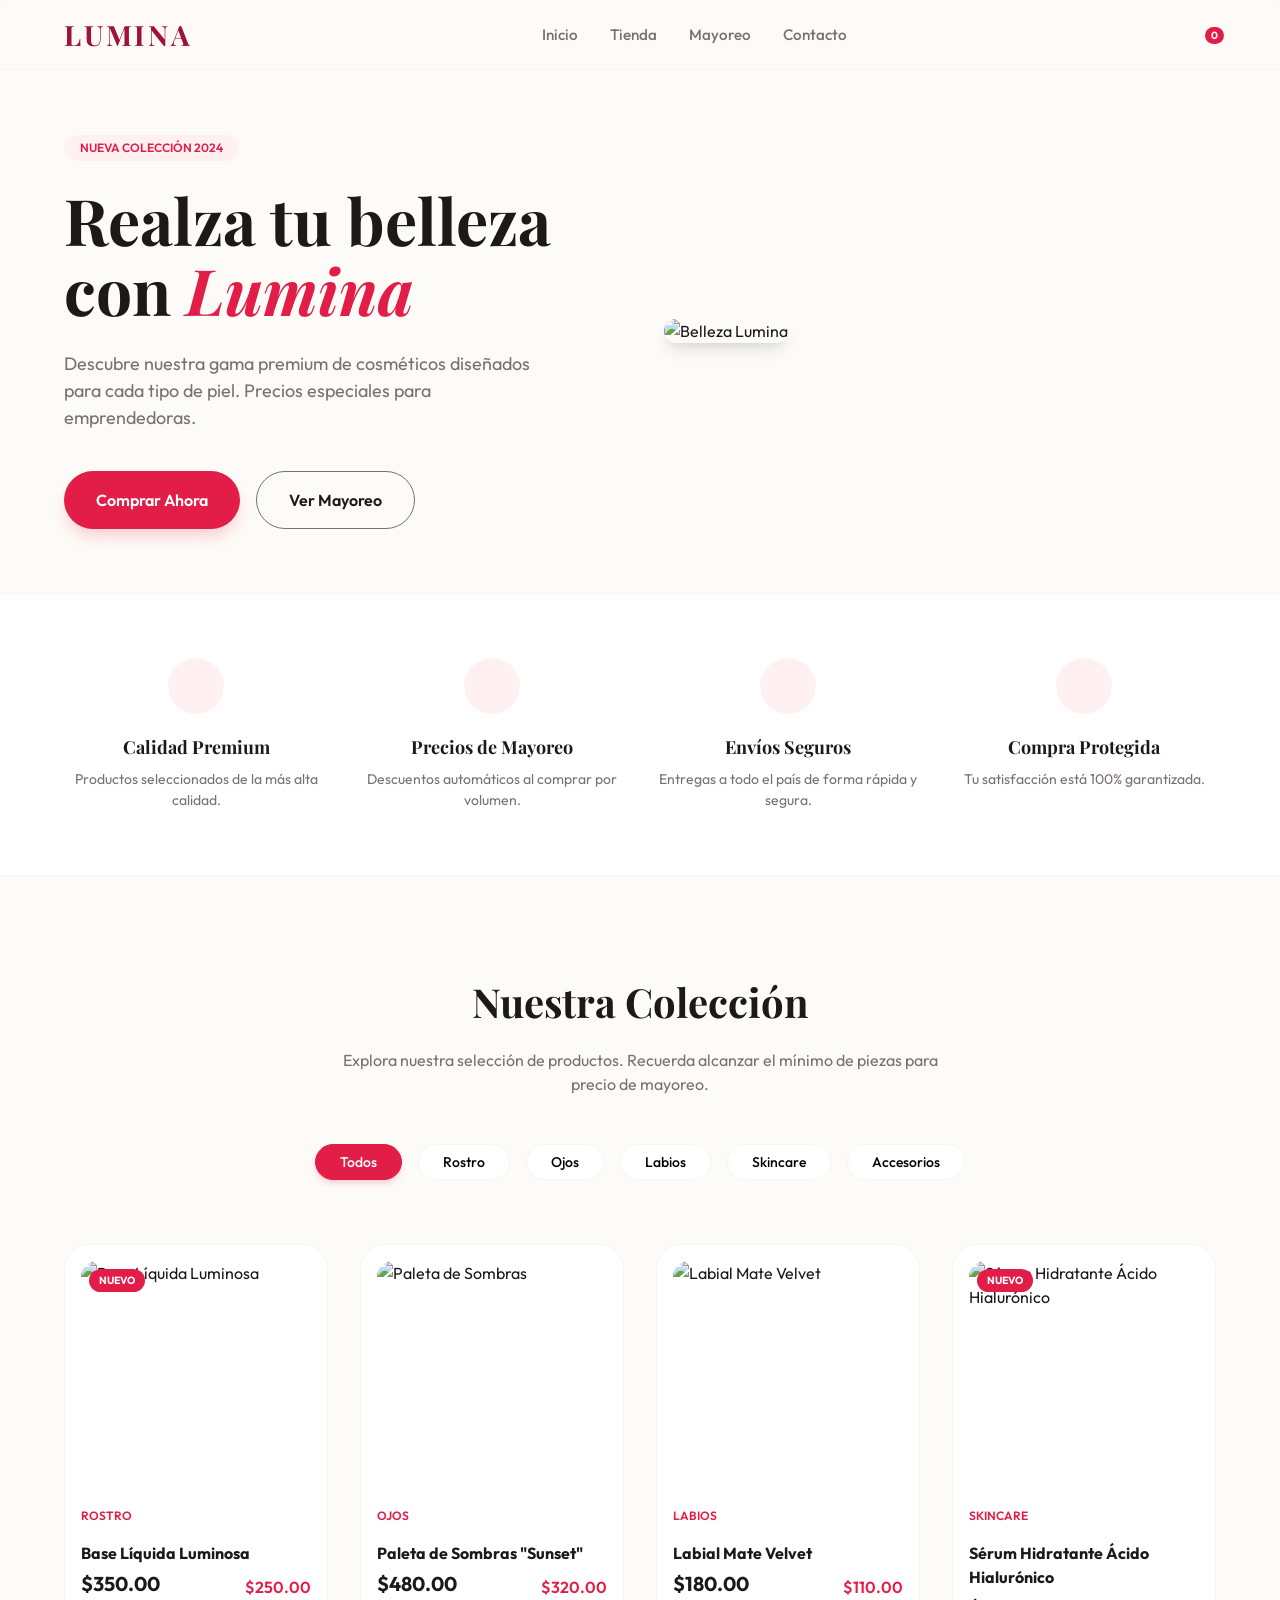
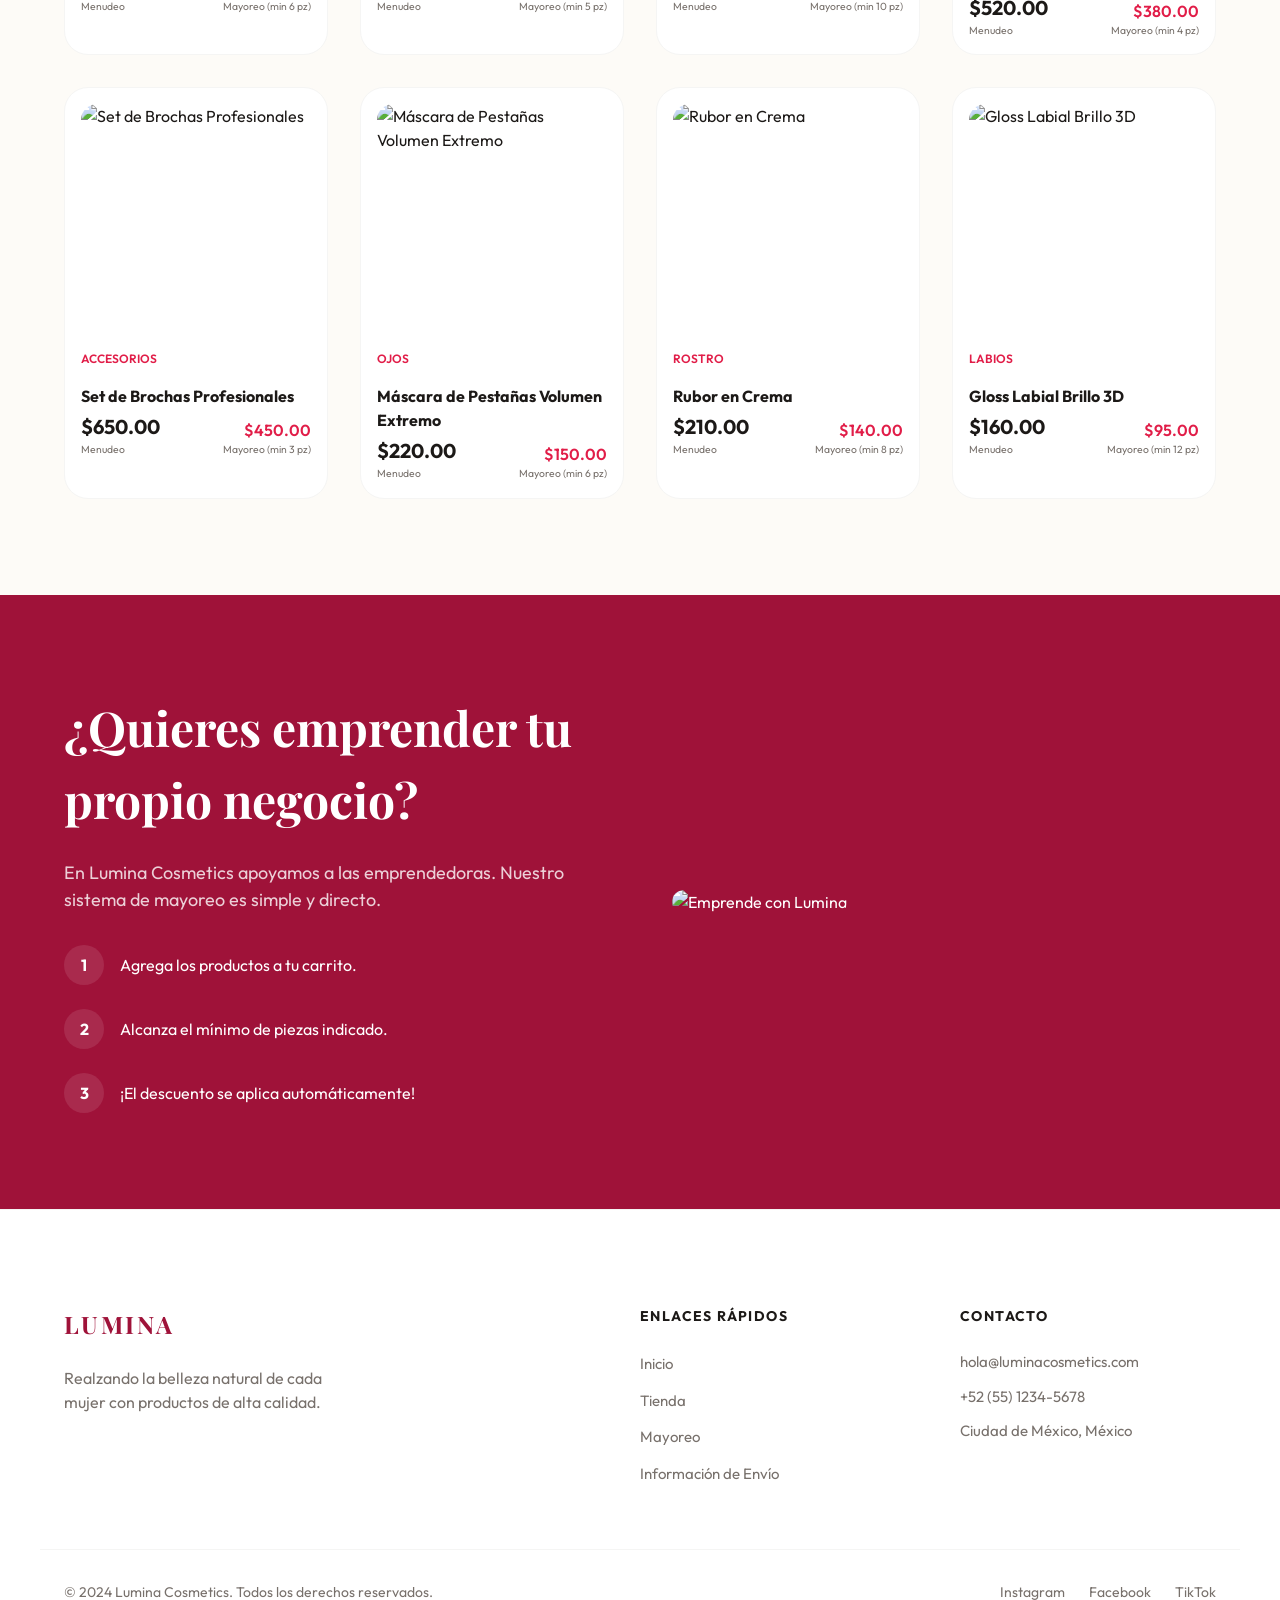
==== index.html @ f4bf8128 "Add files via upload" ====
<!DOCTYPE html>
<html lang="es">
<head>
    <meta charset="UTF-8">
    <meta name="viewport" content="width=device-width, initial-scale=1.0">
    <title>Lumina Cosmetics | Belleza Natural</title>
    <link rel="stylesheet" href="style.css">
    <!-- Google Fonts -->
    <link rel="preconnect" href="https://fonts.googleapis.com">
    <link rel="preconnect" href="https://fonts.gstatic.com" crossorigin>
    <link href="https://fonts.googleapis.com/css2?family=Outfit:wght@300;400;500;600;700&family=Playfair+Display:ital,wght@0,400..900;1,400..900&display=swap" rel="stylesheet">
    <!-- Lucide Icons -->
    <script src="https://unpkg.com/lucide@latest"></script>
</head>
<body>
    <!-- Navbar -->
    <nav class="navbar" id="navbar">
        <div class="container navbar-content">
            <button class="menu-toggle" id="menuToggle">
                <i data-lucide="menu"></i>
            </button>
            <div class="logo">
                <h1>LUMINA</h1>
            </div>
            <ul class="nav-links" id="navLinks">
                <li><a href="#">Inicio</a></li>
                <li><a href="#productos">Tienda</a></li>
                <li><a href="#mayoreo">Mayoreo</a></li>
                <li><a href="#contacto">Contacto</a></li>
            </ul>
            <div class="nav-icons">
                <button class="icon-btn search-btn">
                    <i data-lucide="search"></i>
                </button>
                <button class="icon-btn cart-btn" id="cartBtn">
                    <i data-lucide="shopping-bag"></i>
                    <span class="cart-count" id="cartCount">0</span>
                </button>
            </div>
        </div>
    </nav>

    <!-- Mobile Menu -->
    <div class="mobile-menu" id="mobileMenu">
        <a href="#">Inicio</a>
        <a href="#productos">Tienda</a>
        <a href="#mayoreo">Mayoreo</a>
        <a href="#contacto">Contacto</a>
    </div>

    <main>
        <!-- Hero Section -->
        <section class="hero">
            <div class="container hero-content">
                <div class="hero-text">
                    <span class="badge">Nueva Colección 2024</span>
                    <h2 class="serif-font">Realza tu belleza <br>con <span>Lumina</span></h2>
                    <p>Descubre nuestra gama premium de cosméticos diseñados para cada tipo de piel. Precios especiales para emprendedoras.</p>
                    <div class="hero-actions">
                        <a href="#productos" class="btn btn-primary">Comprar Ahora</a>
                        <a href="#mayoreo" class="btn btn-outline">Ver Mayoreo</a>
                    </div>
                </div>
                <div class="hero-image">
                    <img src="https://images.unsplash.com/photo-1522335789203-aabd1fc54bc9?auto=format&fit=crop&q=80&w=1200" alt="Belleza Lumina">
                </div>
            </div>
        </section>

        <!-- Features Section -->
        <section class="features">
            <div class="container features-grid">
                <div class="feature-card">
                    <div class="icon-box"><i data-lucide="sparkles"></i></div>
                    <h3>Calidad Premium</h3>
                    <p>Productos seleccionados de la más alta calidad.</p>
                </div>
                <div class="feature-card">
                    <div class="icon-box"><i data-lucide="package"></i></div>
                    <h3>Precios de Mayoreo</h3>
                    <p>Descuentos automáticos al comprar por volumen.</p>
                </div>
                <div class="feature-card">
                    <div class="icon-box"><i data-lucide="truck"></i></div>
                    <h3>Envíos Seguros</h3>
                    <p>Entregas a todo el país de forma rápida y segura.</p>
                </div>
                <div class="feature-card">
                    <div class="icon-box"><i data-lucide="shield-check"></i></div>
                    <h3>Compra Protegida</h3>
                    <p>Tu satisfacción está 100% garantizada.</p>
                </div>
            </div>
        </section>

        <!-- Shop Section -->
        <section id="productos" class="shop">
            <div class="container">
                <div class="section-header">
                    <h2 class="serif-font">Nuestra Colección</h2>
                    <p>Explora nuestra selección de productos. Recuerda alcanzar el mínimo de piezas para precio de mayoreo.</p>
                </div>

                <!-- Filters -->
                <div class="filters" id="categoryFilters">
                    <button class="filter-btn active" data-category="Todos">Todos</button>
                    <button class="filter-btn" data-category="Rostro">Rostro</button>
                    <button class="filter-btn" data-category="Ojos">Ojos</button>
                    <button class="filter-btn" data-category="Labios">Labios</button>
                    <button class="filter-btn" data-category="Skincare">Skincare</button>
                    <button class="filter-btn" data-category="Accesorios">Accesorios</button>
                </div>

                <!-- Product Grid -->
                <div class="product-grid" id="productGrid">
                    <!-- Products will be injected by script.js -->
                </div>
            </div>
        </section>

        <!-- Wholesale Section -->
        <section id="mayoreo" class="wholesale">
            <div class="container wholesale-content">
                <div class="wholesale-text">
                    <h2 class="serif-font">¿Quieres emprender tu propio negocio?</h2>
                    <p>En Lumina Cosmetics apoyamos a las emprendedoras. Nuestro sistema de mayoreo es simple y directo.</p>
                    <ul class="steps">
                        <li><span class="step-num">1</span> Agrega los productos a tu carrito.</li>
                        <li><span class="step-num">2</span> Alcanza el mínimo de piezas indicado.</li>
                        <li><span class="step-num">3</span> ¡El descuento se aplica automáticamente!</li>
                    </ul>
                </div>
                <div class="wholesale-image">
                    <img src="https://images.unsplash.com/photo-1596462502278-27bf85033e5a?auto=format&fit=crop&q=80&w=1200" alt="Emprende con Lumina">
                </div>
            </div>
        </section>
    </main>

    <!-- Footer -->
    <footer id="contacto">
        <div class="container footer-content">
            <div class="footer-brand">
                <h2>LUMINA</h2>
                <p>Realzando la belleza natural de cada mujer con productos de alta calidad.</p>
            </div>
            <div class="footer-links">
                <h4>Enlaces Rápidos</h4>
                <ul>
                    <li><a href="#">Inicio</a></li>
                    <li><a href="#productos">Tienda</a></li>
                    <li><a href="#mayoreo">Mayoreo</a></li>
                    <li><button id="openShippingInfo">Información de Envío</button></li>
                </ul>
            </div>
            <div class="footer-contact">
                <h4>Contacto</h4>
                <ul>
                    <li>hola@luminacosmetics.com</li>
                    <li>+52 (55) 1234-5678</li>
                    <li>Ciudad de México, México</li>
                </ul>
            </div>
        </div>
        <div class="container footer-bottom">
            <p>&copy; 2024 Lumina Cosmetics. Todos los derechos reservados.</p>
            <div class="socials">
                <a href="#">Instagram</a>
                <a href="#">Facebook</a>
                <a href="#">TikTok</a>
            </div>
        </div>
    </footer>

    <!-- Cart Drawer -->
    <div class="cart-overlay" id="cartOverlay"></div>
    <div class="cart-drawer" id="cartDrawer">
        <div class="cart-header">
            <h3><i data-lucide="shopping-bag"></i> Tu Carrito</h3>
            <button class="close-btn" id="closeCart"><i data-lucide="x"></i></button>
        </div>
        <div class="cart-items" id="cartItemsContainer">
            <!-- Cart items will be injected by script.js -->
        </div>
        <div class="cart-footer" id="cartFooter">
            <div class="cart-subtotal">
                <span>Subtotal</span>
                <span id="cartTotal">$0.00</span>
            </div>
            <button class="btn btn-primary btn-block">Proceder al pago</button>
            <p class="shipping-info-text">¿Dudas sobre el envío? <button id="footerShippingBtn">Ver información</button></p>
        </div>
    </div>

    <!-- Shipping Modal -->
    <div class="modal-overlay" id="modalOverlay"></div>
    <div class="modal" id="shippingModal">
        <div class="modal-header">
            <h3>Información de Envío</h3>
            <button class="close-btn" id="closeModal"><i data-lucide="x"></i></button>
        </div>
        <div class="modal-body">
            <div class="shipping-options">
                <div class="option">
                    <i data-lucide="package"></i>
                    <div>
                        <strong>Envío Estándar</strong>
                        <p>3-5 días hábiles</p>
                    </div>
                </div>
                <div class="option">
                    <i data-lucide="truck"></i>
                    <div>
                        <strong>Envío Express</strong>
                        <p>1-2 días hábiles</p>
                    </div>
                </div>
            </div>
            <p>Realizamos envíos a toda la República Mexicana. El costo se calcula al finalizar tu compra.</p>
        </div>
    </div>

    <script src="script.js"></script>
    <script>
        // Initialize Lucide icons
        lucide.createIcons();
    </script>
</body>
</html>
---- style.css ----
:root {
    --primary: #e11d48; /* rose-600 */
    --primary-dark: #9f1239; /* rose-800 */
    --primary-light: #fff1f2; /* rose-50 */
    --bg: #fdfbf7;
    --white: #ffffff;
    --text-main: #1c1917; /* stone-900 */
    --text-muted: #78716c; /* stone-500 */
    --border: #f5f5f4; /* stone-100 */
    --shadow: 0 4px 6px -1px rgb(0 0 0 / 0.1), 0 2px 4px -2px rgb(0 0 0 / 0.1);
    --shadow-lg: 0 10px 15px -3px rgb(0 0 0 / 0.1), 0 4px 6px -4px rgb(0 0 0 / 0.1);
}

* {
    margin: 0;
    padding: 0;
    box-sizing: border-box;
}

body {
    font-family: 'Outfit', sans-serif;
    background-color: var(--bg);
    color: var(--text-main);
    line-height: 1.5;
    overflow-x: hidden;
}

h1, h2, h3, h4, .serif-font {
    font-family: 'Playfair Display', serif;
}

.container {
    max-width: 1200px;
    margin: 0 auto;
    padding: 0 1.5rem;
}

a {
    text-decoration: none;
    color: inherit;
    transition: color 0.3s;
}

ul {
    list-style: none;
}

button {
    cursor: pointer;
    border: none;
    background: none;
    font-family: inherit;
}

/* Navbar */
.navbar {
    position: sticky;
    top: 0;
    z-index: 100;
    background: rgba(253, 251, 247, 0.8);
    backdrop-filter: blur(8px);
    border-bottom: 1px solid var(--primary-light);
    height: 70px;
    display: flex;
    align-items: center;
}

.navbar-content {
    display: flex;
    justify-content: space-between;
    align-items: center;
    width: 100%;
}

.logo h1 {
    font-size: 1.75rem;
    font-weight: 700;
    letter-spacing: 0.1em;
    color: var(--primary-dark);
}

.nav-links {
    display: flex;
    gap: 2rem;
}

.nav-links a {
    font-weight: 500;
    font-size: 0.95rem;
    color: var(--text-muted);
}

.nav-links a:hover {
    color: var(--primary);
}

.nav-icons {
    display: flex;
    gap: 1.25rem;
    align-items: center;
}

.icon-btn {
    position: relative;
    color: var(--text-muted);
}

.icon-btn:hover {
    color: var(--primary);
}

.cart-count {
    position: absolute;
    top: -8px;
    right: -8px;
    background: var(--primary);
    color: var(--white);
    font-size: 0.65rem;
    font-weight: 700;
    padding: 2px 6px;
    border-radius: 99px;
}

.menu-toggle {
    display: none;
    color: var(--text-muted);
}

/* Mobile Menu */
.mobile-menu {
    display: none;
    position: fixed;
    top: 70px;
    left: 0;
    width: 100%;
    background: var(--bg);
    padding: 1.5rem;
    border-bottom: 1px solid var(--primary-light);
    flex-direction: column;
    gap: 1rem;
    z-index: 99;
}

.mobile-menu.active {
    display: flex;
}

/* Hero */
.hero {
    padding: 4rem 0;
}

.hero-content {
    display: grid;
    grid-template-columns: 1fr 1fr;
    gap: 3rem;
    align-items: center;
}

.badge {
    display: inline-block;
    background: var(--primary-light);
    color: var(--primary);
    padding: 0.25rem 1rem;
    border-radius: 99px;
    font-size: 0.75rem;
    font-weight: 600;
    text-transform: uppercase;
    margin-bottom: 1.5rem;
}

.hero-text h2 {
    font-size: 4rem;
    line-height: 1.1;
    margin-bottom: 1.5rem;
}

.hero-text h2 span {
    color: var(--primary);
    font-style: italic;
}

.hero-text p {
    font-size: 1.125rem;
    color: var(--text-muted);
    margin-bottom: 2.5rem;
    max-width: 500px;
}

.hero-actions {
    display: flex;
    gap: 1rem;
}

.btn {
    display: inline-flex;
    align-items: center;
    justify-content: center;
    padding: 1rem 2rem;
    border-radius: 99px;
    font-weight: 600;
    transition: all 0.3s;
}

.btn-primary {
    background: var(--primary);
    color: var(--white);
    box-shadow: 0 10px 15px -3px rgba(225, 29, 72, 0.2);
}

.btn-primary:hover {
    background: var(--primary-dark);
    transform: translateY(-2px);
}

.btn-outline {
    border: 1px solid var(--text-muted);
    color: var(--text-main);
}

.btn-outline:hover {
    background: var(--primary-light);
    border-color: var(--primary);
    color: var(--primary);
}

.hero-image img {
    width: 100%;
    border-radius: 2rem;
    box-shadow: var(--shadow-lg);
}

/* Features */
.features {
    background: var(--white);
    padding: 4rem 0;
    border-top: 1px solid var(--primary-light);
    border-bottom: 1px solid var(--primary-light);
}

.features-grid {
    display: grid;
    grid-template-columns: repeat(4, 1fr);
    gap: 2rem;
}

.feature-card {
    text-align: center;
}

.icon-box {
    width: 3.5rem;
    height: 3.5rem;
    background: var(--primary-light);
    color: var(--primary);
    border-radius: 50%;
    display: flex;
    align-items: center;
    justify-content: center;
    margin: 0 auto 1.25rem;
}

.feature-card h3 {
    font-size: 1.125rem;
    margin-bottom: 0.5rem;
}

.feature-card p {
    font-size: 0.875rem;
    color: var(--text-muted);
}

/* Shop Section */
.shop {
    padding: 6rem 0;
}

.section-header {
    text-align: center;
    margin-bottom: 3rem;
}

.section-header h2 {
    font-size: 2.5rem;
    margin-bottom: 1rem;
}

.section-header p {
    color: var(--text-muted);
    max-width: 600px;
    margin: 0 auto;
}

.filters {
    display: flex;
    justify-content: center;
    gap: 1rem;
    margin-bottom: 3rem;
    overflow-x: auto;
    padding-bottom: 1rem;
}

.filter-btn {
    white-space: nowrap;
    padding: 0.5rem 1.5rem;
    border-radius: 99px;
    font-size: 0.875rem;
    font-weight: 500;
    border: 1px solid var(--border);
    background: var(--white);
    transition: all 0.3s;
}

.filter-btn:hover {
    background: var(--primary-light);
    color: var(--primary);
}

.filter-btn.active {
    background: var(--primary);
    color: var(--white);
    border-color: var(--primary);
    box-shadow: 0 4px 6px -1px rgba(225, 29, 72, 0.2);
}

.product-grid {
    display: grid;
    grid-template-columns: repeat(auto-fill, minmax(250px, 1fr));
    gap: 2rem;
}

/* Product Card */
.product-card {
    background: var(--white);
    border-radius: 1.5rem;
    padding: 1rem;
    border: 1px solid var(--border);
    transition: all 0.3s;
    position: relative;
}

.product-card:hover {
    box-shadow: var(--shadow);
    transform: translateY(-4px);
}

.new-badge {
    position: absolute;
    top: 1.5rem;
    left: 1.5rem;
    background: var(--primary);
    color: var(--white);
    font-size: 0.65rem;
    font-weight: 700;
    padding: 4px 10px;
    border-radius: 99px;
    z-index: 10;
    text-transform: uppercase;
}

.product-image {
    aspect-ratio: 1;
    border-radius: 1rem;
    overflow: hidden;
    margin-bottom: 1rem;
    position: relative;
}

.product-image img {
    width: 100%;
    height: 100%;
    object-fit: cover;
    transition: transform 0.5s;
}

.product-card:hover .product-image img {
    transform: scale(1.05);
}

.add-to-cart-overlay {
    position: absolute;
    bottom: 0;
    left: 0;
    width: 100%;
    padding: 1rem;
    background: linear-gradient(transparent, rgba(0,0,0,0.4));
    opacity: 0;
    transform: translateY(100%);
    transition: all 0.3s;
}

.product-card:hover .add-to-cart-overlay {
    opacity: 1;
    transform: translateY(0);
}

.overlay-btn {
    width: 100%;
    background: var(--white);
    color: var(--text-main);
    font-weight: 600;
    padding: 0.75rem;
    border-radius: 0.75rem;
    display: flex;
    align-items: center;
    justify-content: center;
    gap: 0.5rem;
    box-shadow: var(--shadow);
}

.overlay-btn:hover {
    background: var(--primary);
    color: var(--white);
}

.product-info h3 {
    font-size: 1rem;
    margin-bottom: 0.25rem;
    font-family: 'Outfit', sans-serif;
}

.product-category {
    font-size: 0.75rem;
    color: var(--primary);
    text-transform: uppercase;
    font-weight: 600;
    margin-bottom: 1rem;
}

.price-box {
    display: flex;
    justify-content: space-between;
    align-items: flex-end;
}

.retail-price .amount {
    font-size: 1.25rem;
    font-weight: 700;
}

.wholesale-price {
    text-align: right;
    color: var(--primary);
}

.wholesale-price .amount {
    font-size: 1rem;
    font-weight: 600;
}

.price-label {
    font-size: 0.65rem;
    color: var(--text-muted);
}

/* Wholesale Section */
.wholesale {
    background: var(--primary-dark);
    color: var(--white);
    padding: 6rem 0;
}

.wholesale-content {
    display: grid;
    grid-template-columns: 1fr 1fr;
    gap: 4rem;
    align-items: center;
}

.wholesale-text h2 {
    font-size: 3rem;
    margin-bottom: 1.5rem;
}

.wholesale-text p {
    font-size: 1.125rem;
    color: rgba(255, 255, 255, 0.8);
    margin-bottom: 2rem;
}

.steps {
    display: flex;
    flex-direction: column;
    gap: 1.5rem;
}

.steps li {
    display: flex;
    align-items: center;
    gap: 1rem;
}

.step-num {
    background: rgba(255, 255, 255, 0.1);
    width: 2.5rem;
    height: 2.5rem;
    display: flex;
    align-items: center;
    justify-content: center;
    border-radius: 50%;
    font-weight: 700;
}

.wholesale-image img {
    width: 100%;
    border-radius: 2rem;
    box-shadow: 0 25px 50px -12px rgba(0, 0, 0, 0.5);
}

/* Footer */
footer {
    background: var(--white);
    padding: 6rem 0 2rem;
    border-top: 1px solid var(--border);
}

.footer-content {
    display: grid;
    grid-template-columns: 2fr 1fr 1fr;
    gap: 4rem;
    margin-bottom: 4rem;
}

.footer-brand h2 {
    color: var(--primary-dark);
    letter-spacing: 0.1em;
    margin-bottom: 1.5rem;
}

.footer-brand p {
    color: var(--text-muted);
    max-width: 300px;
}

.footer-links h4, .footer-contact h4 {
    margin-bottom: 1.5rem;
    font-family: 'Outfit', sans-serif;
    text-transform: uppercase;
    font-size: 0.875rem;
    letter-spacing: 0.1em;
}

.footer-links ul, .footer-contact ul {
    display: flex;
    flex-direction: column;
    gap: 0.75rem;
}

.footer-links a, .footer-contact li {
    color: var(--text-muted);
    font-size: 0.9375rem;
}

.footer-links button {
    text-align: left;
    color: var(--text-muted);
    font-size: 0.9375rem;
}

.footer-links a:hover, .footer-links button:hover {
    color: var(--primary);
}

.footer-bottom {
    padding-top: 2rem;
    border-top: 1px solid var(--border);
    display: flex;
    justify-content: space-between;
    align-items: center;
    color: var(--text-muted);
    font-size: 0.875rem;
}

.socials {
    display: flex;
    gap: 1.5rem;
}

/* Cart Drawer */
.cart-overlay {
    position: fixed;
    inset: 0;
    background: rgba(0,0,0,0.4);
    backdrop-filter: blur(4px);
    z-index: 200;
    display: none;
}

.cart-overlay.active {
    display: block;
}

.cart-drawer {
    position: fixed;
    top: 0;
    right: 0;
    width: 100%;
    max-width: 450px;
    height: 100vh;
    background: var(--bg);
    z-index: 201;
    transform: translateX(100%);
    transition: transform 0.4s cubic-bezier(0.16, 1, 0.3, 1);
    display: flex;
    flex-direction: column;
}

.cart-drawer.active {
    transform: translateX(0);
}

.cart-header {
    padding: 1.5rem;
    border-bottom: 1px solid var(--primary-light);
    display: flex;
    justify-content: space-between;
    align-items: center;
}

.cart-header h3 {
    display: flex;
    align-items: center;
    gap: 0.5rem;
    font-size: 1.25rem;
}

.close-btn {
    color: var(--text-muted);
}

.cart-items {
    flex: 1;
    overflow-y: auto;
    padding: 1.5rem;
    display: flex;
    flex-direction: column;
    gap: 1.5rem;
}

.empty-cart {
    height: 100%;
    display: flex;
    flex-direction: column;
    align-items: center;
    justify-content: center;
    color: var(--text-muted);
    gap: 1rem;
}

.cart-item {
    display: flex;
    gap: 1rem;
    background: var(--white);
    padding: 1rem;
    border-radius: 1rem;
    border: 1px solid var(--border);
}

.cart-item-img {
    width: 100px;
    height: 100px;
    object-fit: cover;
    border-radius: 0.75rem;
}

.cart-item-info {
    flex: 1;
}

.cart-item-header {
    display: flex;
    justify-content: space-between;
    margin-bottom: 0.5rem;
}

.cart-item-header h4 {
    font-size: 0.9rem;
    font-family: 'Outfit', sans-serif;
    max-width: 120px;
}

.wholesale-status {
    font-size: 0.7rem;
    margin-bottom: 0.75rem;
}

.status-active { color: var(--primary); font-weight: 600; }
.status-pending { color: var(--text-muted); }

.cart-item-controls {
    display: flex;
    justify-content: space-between;
    align-items: center;
}

.quantity-picker {
    display: flex;
    border: 1px solid var(--border);
    border-radius: 99px;
    overflow: hidden;
}

.quantity-picker button {
    padding: 0.25rem 0.75rem;
    background: var(--bg);
}

.quantity-picker span {
    padding: 0.25rem 0.5rem;
    font-size: 0.875rem;
    font-weight: 600;
}

.cart-footer {
    padding: 1.5rem;
    background: var(--white);
    border-top: 1px solid var(--primary-light);
}

.cart-subtotal {
    display: flex;
    justify-content: space-between;
    align-items: center;
    margin-bottom: 1.5rem;
}

.cart-subtotal span:first-child { color: var(--text-muted); }
.cart-subtotal span:last-child { font-size: 1.5rem; font-weight: 700; }

.btn-block { width: 100%; }

.shipping-info-text {
    text-align: center;
    font-size: 0.8rem;
    color: var(--text-muted);
    margin-top: 1rem;
}

.shipping-info-text button {
    color: var(--primary);
    font-weight: 600;
}

/* Modal */
.modal-overlay {
    position: fixed;
    inset: 0;
    background: rgba(0,0,0,0.5);
    backdrop-filter: blur(4px);
    z-index: 300;
    display: none;
}

.modal {
    position: fixed;
    top: 50%;
    left: 50%;
    transform: translate(-50%, -50%);
    background: var(--white);
    width: 90%;
    max-width: 500px;
    border-radius: 1.5rem;
    z-index: 301;
    display: none;
    overflow: hidden;
}

.modal.active, .modal-overlay.active {
    display: block;
}

.modal-header {
    padding: 1.5rem;
    background: var(--bg);
    display: flex;
    justify-content: space-between;
    align-items: center;
}

.modal-body {
    padding: 2rem;
}

.shipping-options {
    display: flex;
    flex-direction: column;
    gap: 1rem;
    margin-bottom: 1.5rem;
}

.option {
    display: flex;
    align-items: center;
    gap: 1rem;
    padding: 1rem;
    background: var(--bg);
    border-radius: 1rem;
}

.option i { color: var(--primary); }

/* Responsive */
@media (max-width: 991px) {
    .hero-text h2 { font-size: 3rem; }
    .features-grid { grid-template-columns: repeat(2, 1fr); }
    .footer-content { grid-template-columns: 1fr 1fr; }
    .footer-brand { grid-column: span 2; }
}

@media (max-width: 768px) {
    .nav-links { display: none; }
    .menu-toggle { display: block; }
    .hero-content { grid-template-columns: 1fr; text-align: center; }
    .hero-text { margin-bottom: 3rem; }
    .hero-actions { justify-content: center; }
    .wholesale-content { grid-template-columns: 1fr; }
    .wholesale-text { text-align: center; margin-bottom: 2rem; }
    .steps { align-items: center; }
    .footer-content { grid-template-columns: 1fr; gap: 2rem; }
    .footer-brand { grid-column: span 1; }
}
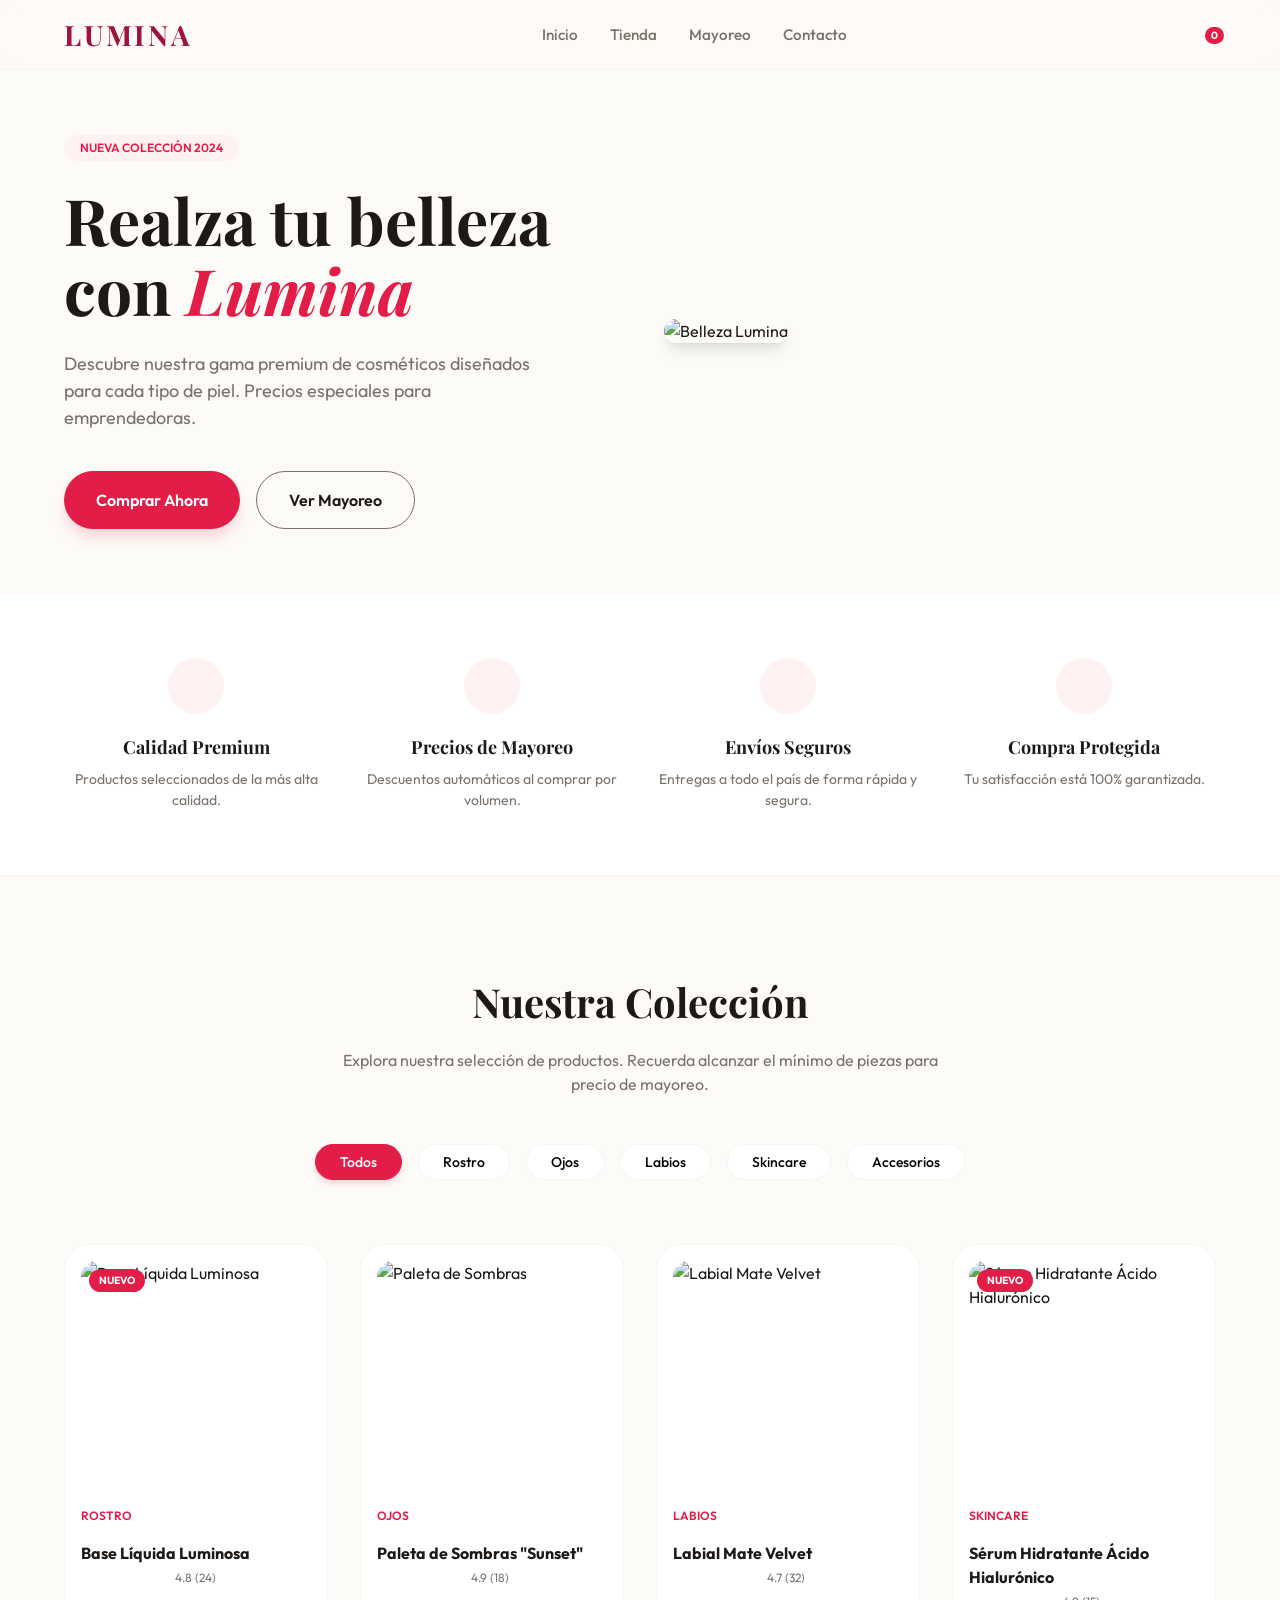
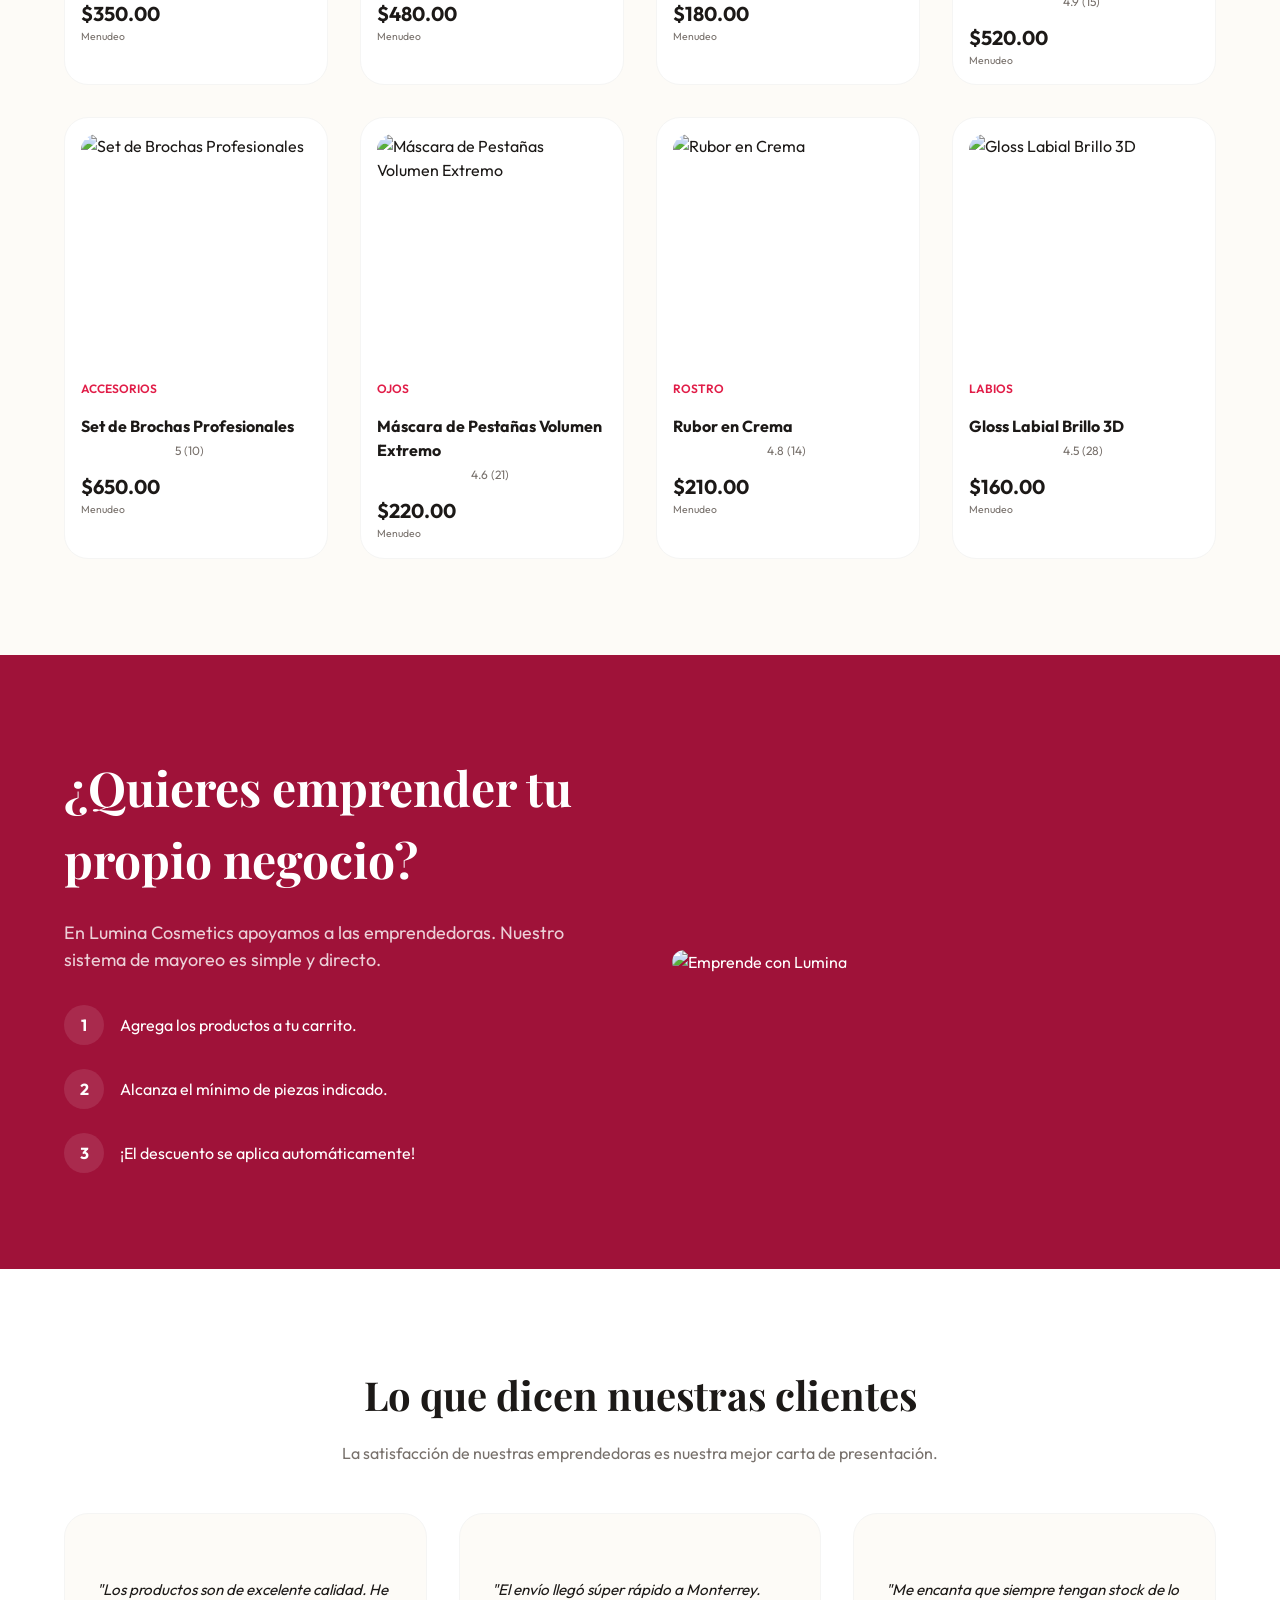
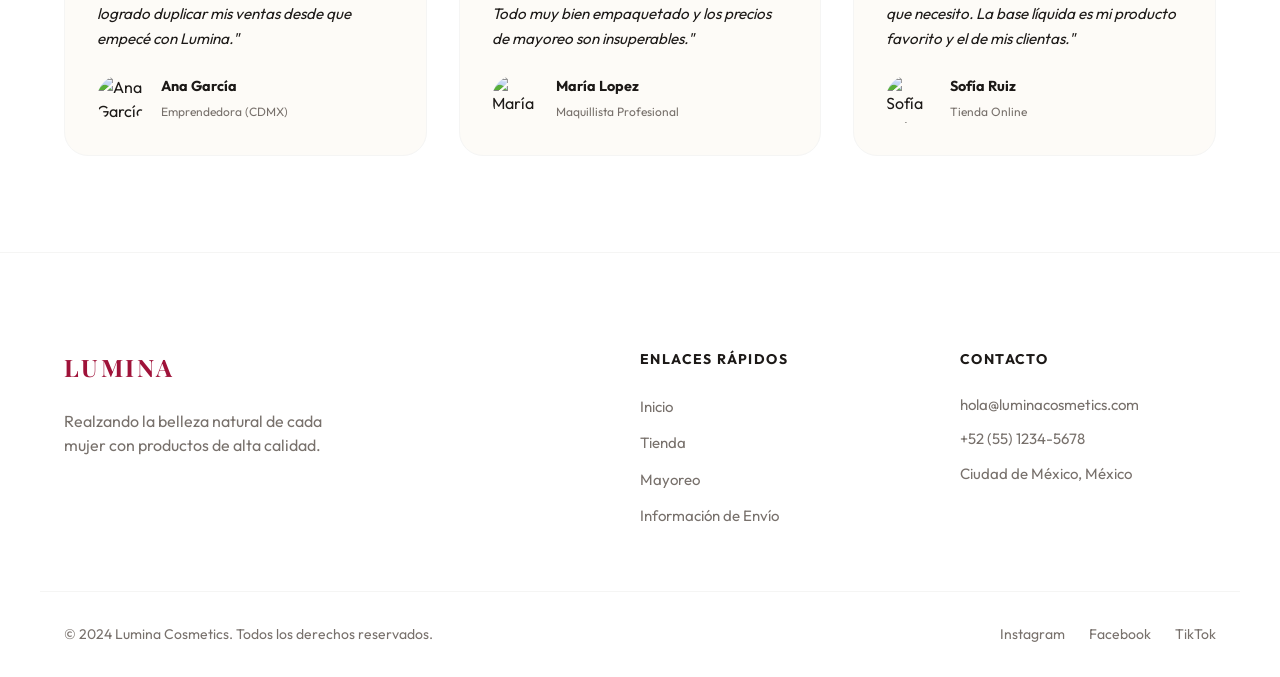
==== commit 8c200aa6: "Add files via upload" ====
--- a/index.html
+++ b/index.html
@@ -135,6 +135,52 @@
                 </div>
             </div>
         </section>
+
+        <!-- Testimonials Section -->
+        <section id="reseñas" class="testimonials">
+            <div class="container">
+                <div class="section-header">
+                    <h2 class="serif-font">Lo que dicen nuestras clientes</h2>
+                    <p>La satisfacción de nuestras emprendedoras es nuestra mejor carta de presentación.</p>
+                </div>
+                <div class="testimonials-grid">
+                    <div class="testimonial-card">
+                        <div class="stars"><i data-lucide="star"></i><i data-lucide="star"></i><i data-lucide="star"></i><i data-lucide="star"></i><i data-lucide="star"></i></div>
+                        <p class="comment">"Los productos son de excelente calidad. He logrado duplicar mis ventas desde que empecé con Lumina."</p>
+                        <div class="user">
+                            <img src="https://i.pravatar.cc/100?u=1" alt="Ana García">
+                            <div>
+                                <strong>Ana García</strong>
+                                <span>Emprendedora (CDMX)</span>
+                            </div>
+                        </div>
+                    </div>
+                    <div class="testimonial-card">
+                        <div class="stars"><i data-lucide="star"></i><i data-lucide="star"></i><i data-lucide="star"></i><i data-lucide="star"></i><i data-lucide="star"></i></div>
+                        <p class="comment">"El envío llegó súper rápido a Monterrey. Todo muy bien empaquetado y los precios de mayoreo son insuperables."</p>
+                        <div class="user">
+                            <img src="https://i.pravatar.cc/100?u=2" alt="María Lopez">
+                            <div>
+                                <strong>María Lopez</strong>
+                                <span>Maquillista Profesional</span>
+                            </div>
+                        </div>
+                    </div>
+                    <div class="testimonial-card">
+                        <div class="stars"><i data-lucide="star"></i><i data-lucide="star"></i><i data-lucide="star"></i><i data-lucide="star"></i><i data-lucide="star-half"></i></div>
+                        <p class="comment">"Me encanta que siempre tengan stock de lo que necesito. La base líquida es mi producto favorito y el de mis clientas."</p>
+                        <div class="user">
+                            <img src="https://i.pravatar.cc/100?u=3" alt="Sofía Ruiz">
+                            <div>
+                                <strong>Sofía Ruiz</strong>
+                                <span>Tienda Online</span>
+                            </div>
+                        </div>
+                    </div>
+                </div>
+            </div>
+        </section>
+
     </main>
 
     <!-- Footer -->
--- a/style.css
+++ b/style.css
@@ -799,12 +799,137 @@
 
 .option i { color: var(--primary); }
 
+/* Reviews and Stars */
+.rating {
+    display: flex;
+    align-items: center;
+    gap: 0.25rem;
+    margin: 0.25rem 0 0.75rem;
+}
+
+.rating i {
+    width: 14px;
+    height: 14px;
+    fill: #fbbf24;
+    color: #fbbf24;
+}
+
+.rating-text {
+    font-size: 0.75rem;
+    color: var(--text-muted);
+    margin-left: 0.25rem;
+}
+
+/* Wholesale Table on Hover */
+.wholesale-table-container {
+    margin-top: 1rem;
+    padding-top: 1rem;
+    border-top: 1px dashed var(--border);
+    display: none;
+    animation: fadeIn 0.3s ease;
+}
+
+.product-card:hover .wholesale-table-container {
+    display: block;
+}
+
+.w-table {
+    width: 100%;
+    font-size: 0.75rem;
+    border-collapse: collapse;
+}
+
+.w-table th {
+    text-align: left;
+    color: var(--text-muted);
+    font-weight: 500;
+    padding-bottom: 0.25rem;
+}
+
+.w-table td {
+    padding: 0.25rem 0;
+    font-weight: 600;
+}
+
+.w-table .highlight {
+    color: var(--primary);
+}
+
+@keyframes fadeIn {
+    from { opacity: 0; transform: translateY(5px); }
+    to { opacity: 1; transform: translateY(0); }
+}
+
+/* Testimonials */
+.testimonials {
+    padding: 6rem 0;
+    background: var(--white);
+}
+
+.testimonials-grid {
+    display: grid;
+    grid-template-columns: repeat(3, 1fr);
+    gap: 2rem;
+}
+
+.testimonial-card {
+    background: var(--bg);
+    padding: 2rem;
+    border-radius: 1.5rem;
+    border: 1px solid var(--border);
+}
+
+.testimonial-card .stars {
+    display: flex;
+    gap: 0.25rem;
+    margin-bottom: 1rem;
+}
+
+.testimonial-card .stars i {
+    width: 16px;
+    height: 16px;
+    fill: #fbbf24;
+    color: #fbbf24;
+}
+
+.testimonial-card .comment {
+    font-style: italic;
+    color: var(--text-main);
+    margin-bottom: 1.5rem;
+    font-size: 0.95rem;
+    line-height: 1.6;
+}
+
+.testimonial-card .user {
+    display: flex;
+    align-items: center;
+    gap: 1rem;
+}
+
+.testimonial-card .user img {
+    width: 48px;
+    height: 48px;
+    border-radius: 50%;
+    object-fit: cover;
+}
+
+.testimonial-card .user strong {
+    display: block;
+    font-size: 0.9rem;
+}
+
+.testimonial-card .user span {
+    font-size: 0.75rem;
+    color: var(--text-muted);
+}
+
 /* Responsive */
 @media (max-width: 991px) {
     .hero-text h2 { font-size: 3rem; }
     .features-grid { grid-template-columns: repeat(2, 1fr); }
     .footer-content { grid-template-columns: 1fr 1fr; }
     .footer-brand { grid-column: span 2; }
+    .testimonials-grid { grid-template-columns: repeat(2, 1fr); }
 }
 
 @media (max-width: 768px) {
@@ -818,4 +943,5 @@
     .steps { align-items: center; }
     .footer-content { grid-template-columns: 1fr; gap: 2rem; }
     .footer-brand { grid-column: span 1; }
-}
+    .testimonials-grid { grid-template-columns: 1fr; }
+}
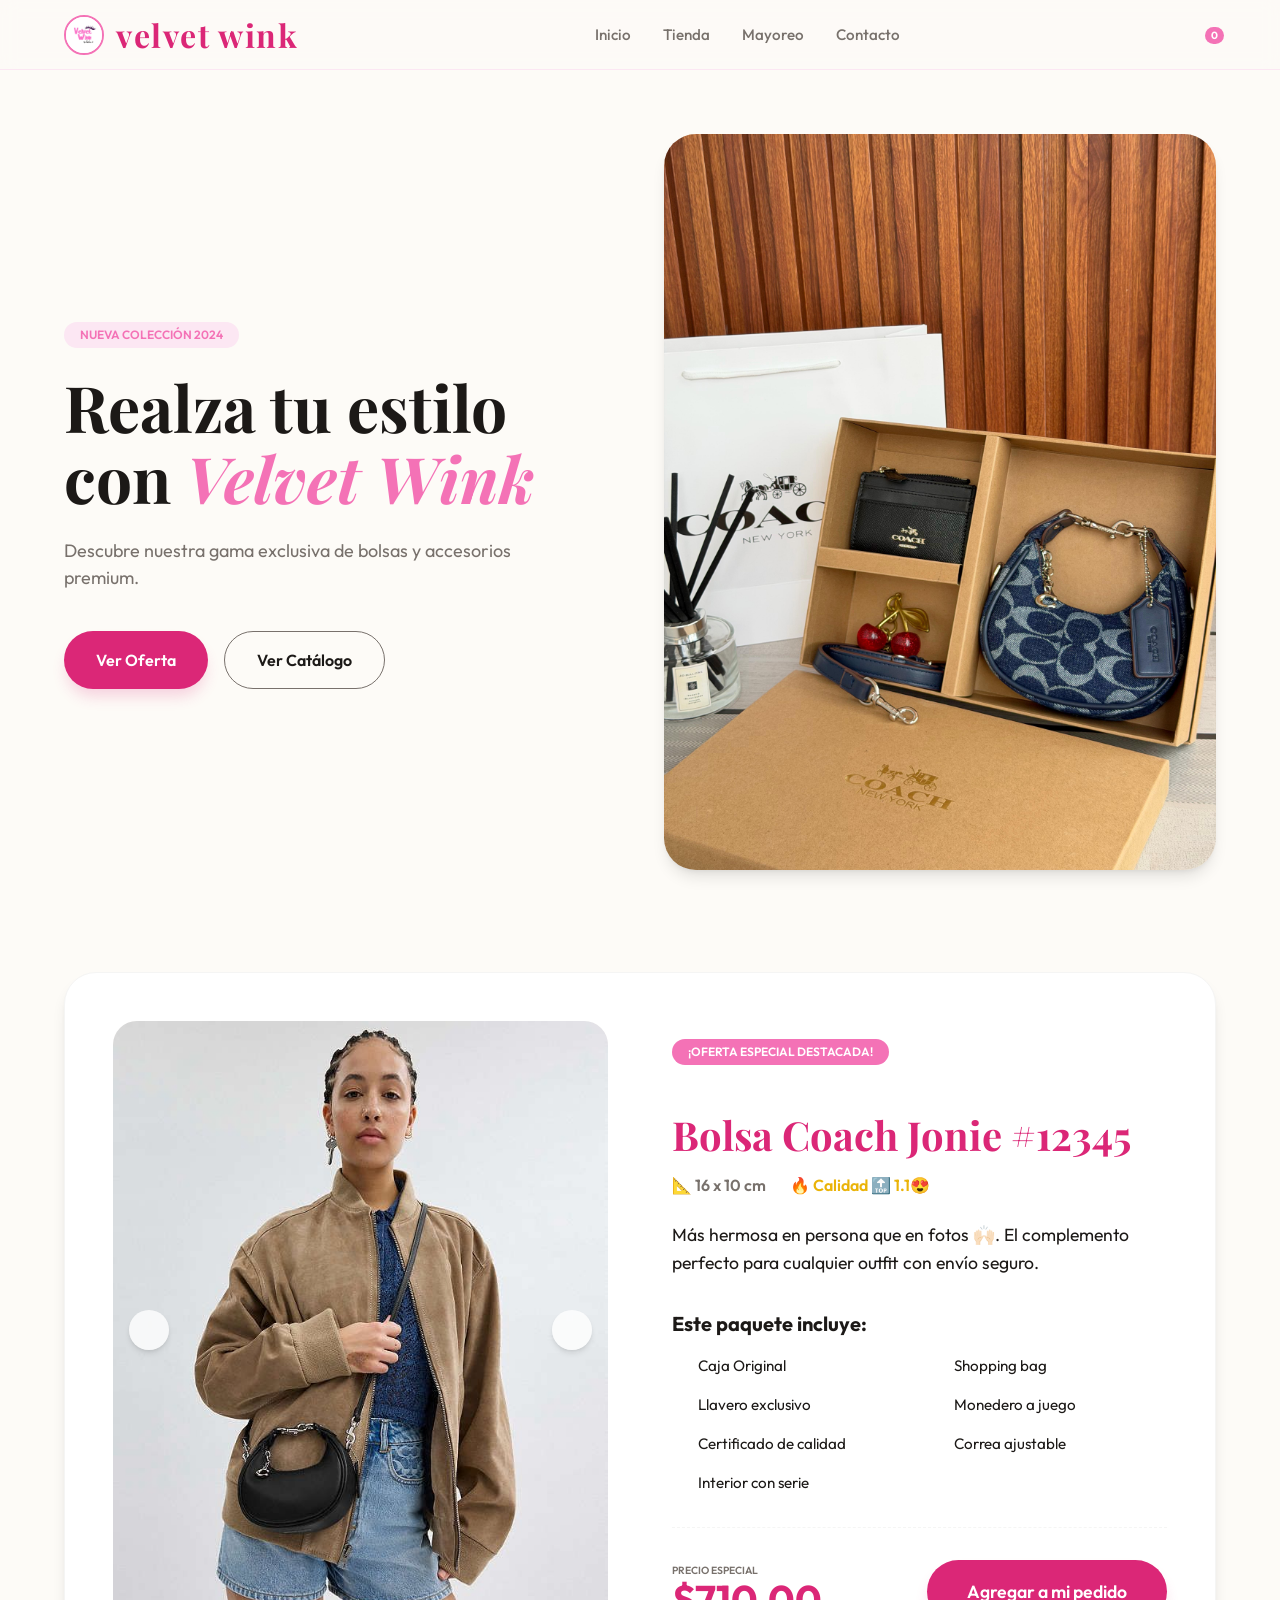
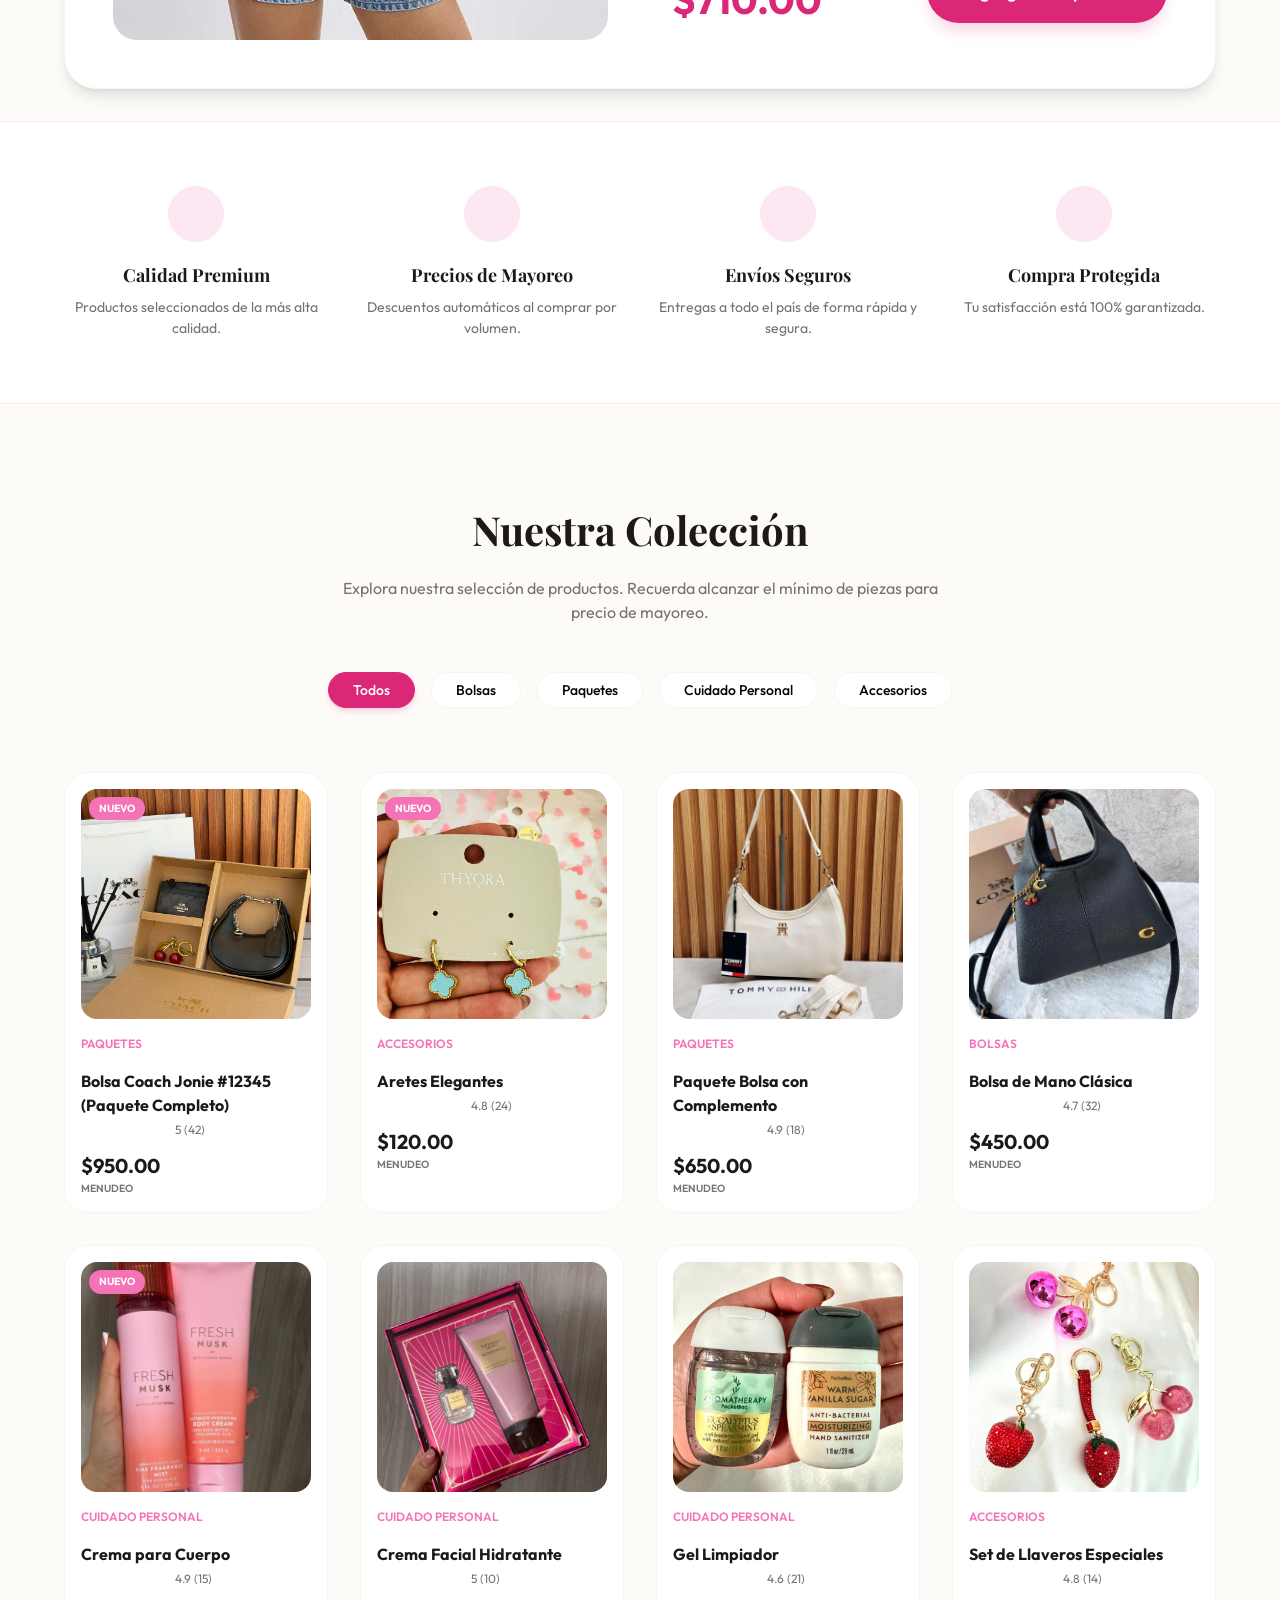
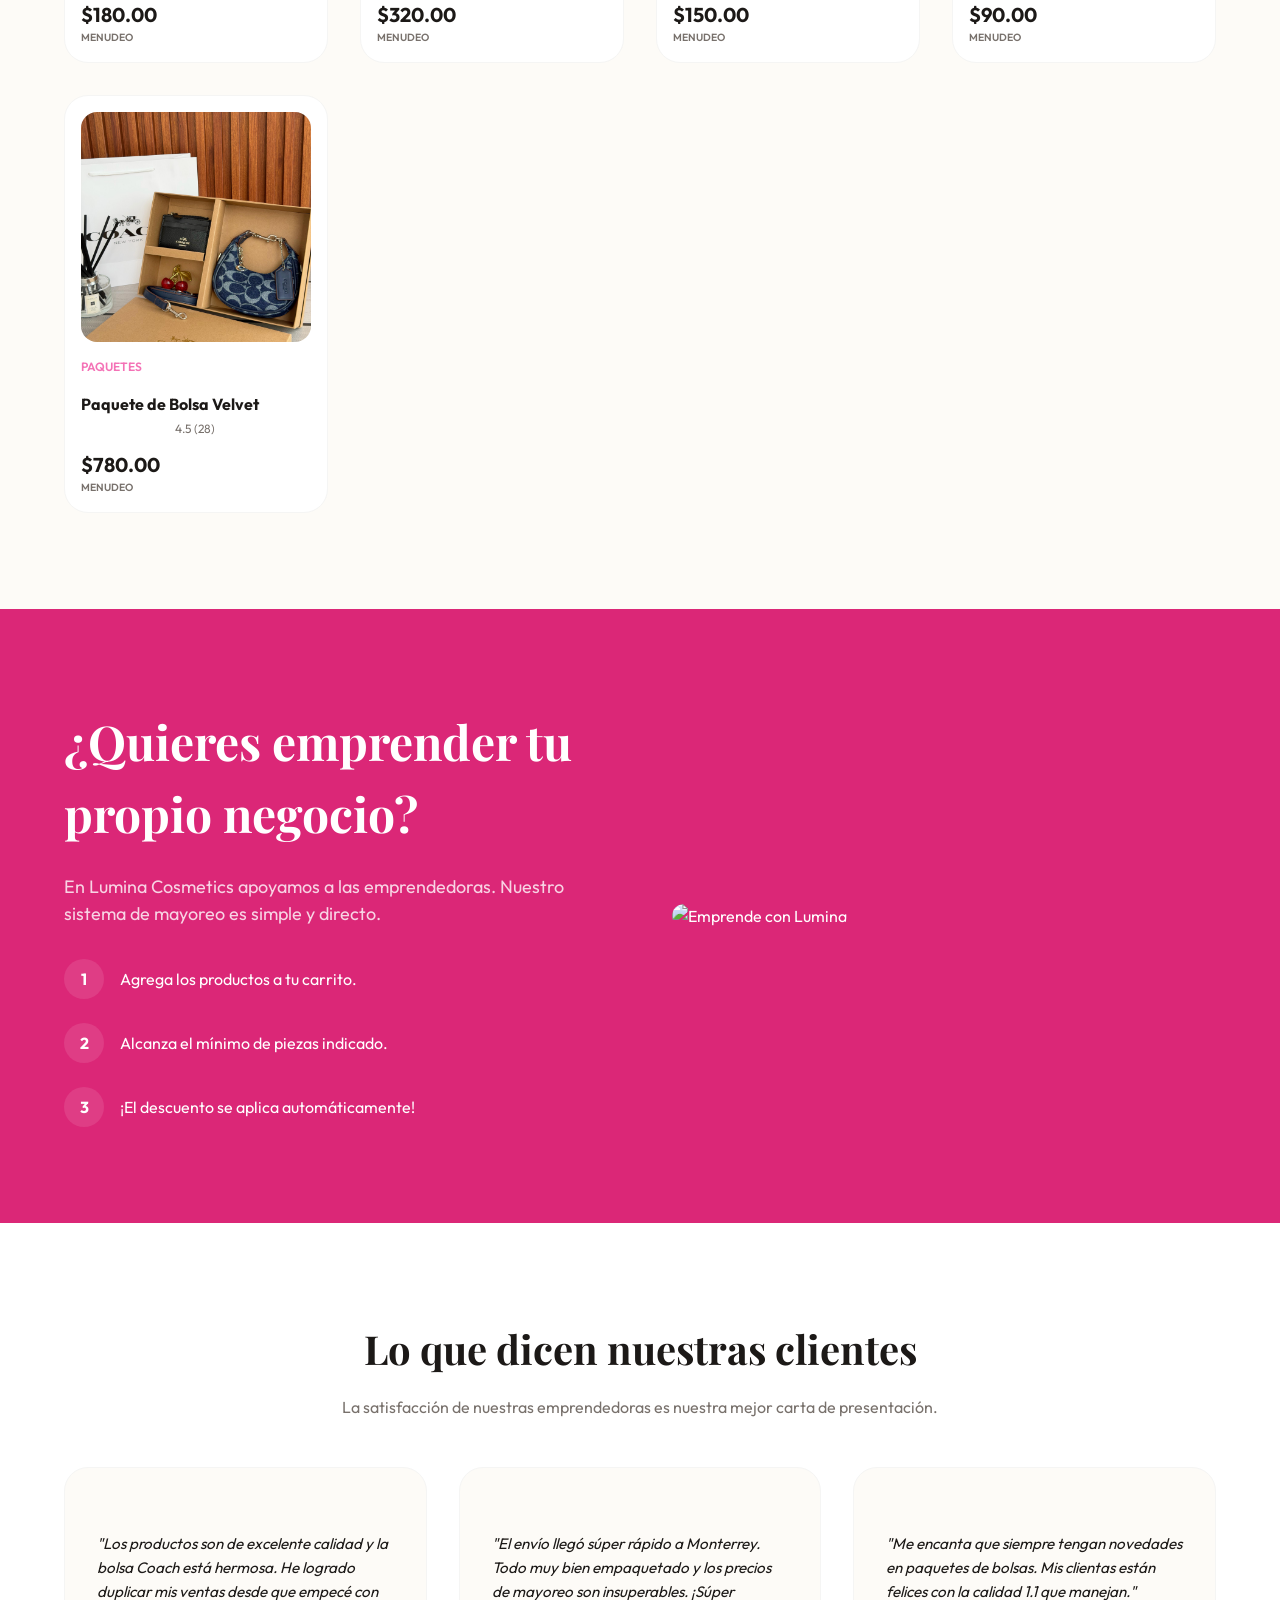
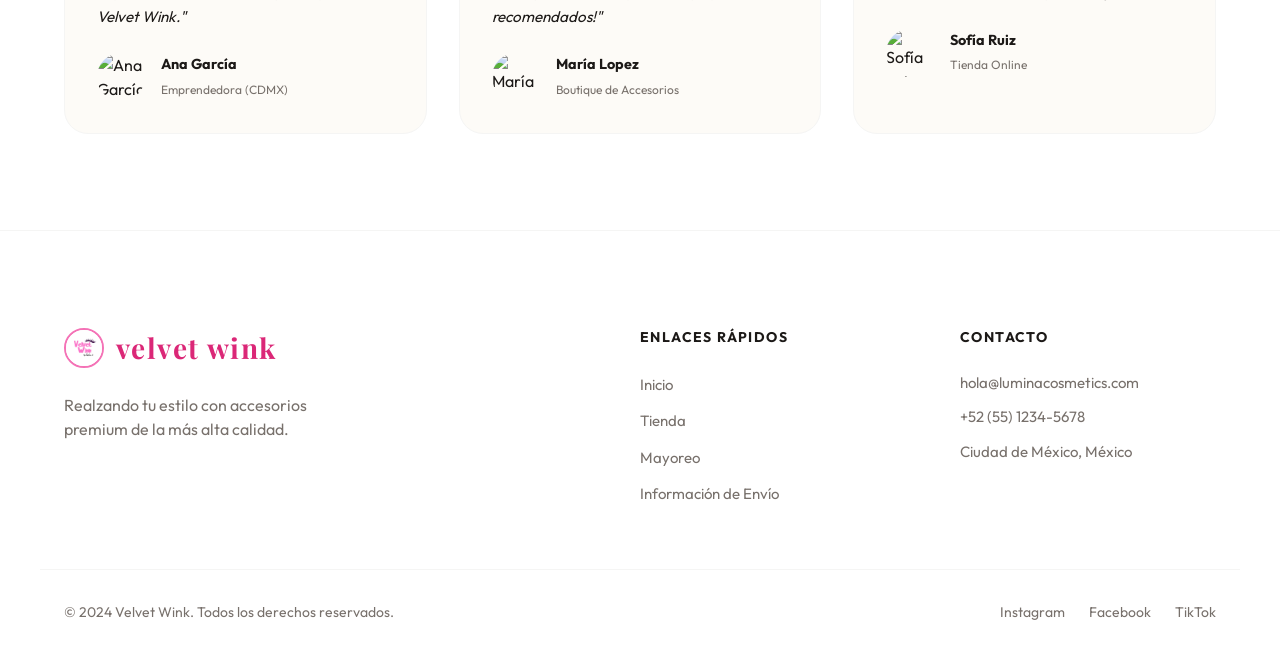
==== commit 7e64b88d: "Add files via upload" ====
--- a/index.html
+++ b/index.html
@@ -3,7 +3,7 @@
 <head>
     <meta charset="UTF-8">
     <meta name="viewport" content="width=device-width, initial-scale=1.0">
-    <title>Lumina Cosmetics | Belleza Natural</title>
+    <title>Velvet Wink | Belleza Natural</title>
     <link rel="stylesheet" href="style.css">
     <!-- Google Fonts -->
     <link rel="preconnect" href="https://fonts.googleapis.com">
@@ -20,7 +20,8 @@
                 <i data-lucide="menu"></i>
             </button>
             <div class="logo">
-                <h1>LUMINA</h1>
+                <img src="imagenes/logo tienda .jpeg" alt="Velvet Wink" class="brand-logo">
+                <h1>velvet wink</h1>
             </div>
             <ul class="nav-links" id="navLinks">
                 <li><a href="#">Inicio</a></li>
@@ -54,15 +55,78 @@
             <div class="container hero-content">
                 <div class="hero-text">
                     <span class="badge">Nueva Colección 2024</span>
-                    <h2 class="serif-font">Realza tu belleza <br>con <span>Lumina</span></h2>
-                    <p>Descubre nuestra gama premium de cosméticos diseñados para cada tipo de piel. Precios especiales para emprendedoras.</p>
+                    <h2 class="serif-font">Realza tu estilo <br>con <span>Velvet Wink</span></h2>
+                    <p>Descubre nuestra gama exclusiva de bolsas y accesorios premium.</p>
                     <div class="hero-actions">
-                        <a href="#productos" class="btn btn-primary">Comprar Ahora</a>
-                        <a href="#mayoreo" class="btn btn-outline">Ver Mayoreo</a>
+                        <a href="#oferta" class="btn btn-primary">Ver Oferta</a>
+                        <a href="#productos" class="btn btn-outline">Ver Catálogo</a>
                     </div>
                 </div>
                 <div class="hero-image">
-                    <img src="https://images.unsplash.com/photo-1522335789203-aabd1fc54bc9?auto=format&fit=crop&q=80&w=1200" alt="Belleza Lumina">
+                    <img src="imagenes/paquete de bolsa completo.jpeg" alt="Productos Velvet Wink">
+                </div>
+            </div>
+        </section>
+
+        <!-- Special Offer Section -->
+        <section id="oferta" class="special-offer">
+            <div class="container">
+                <div class="offer-container">
+                    <div class="offer-carousel">
+                        <button class="carousel-btn prev" id="carouselPrevBtn"><i data-lucide="chevron-left"></i></button>
+                        <div class="carousel-track-container">
+                            <ul class="carousel-track" id="offerCarousel">
+                                <li class="carousel-slide current-slide">
+                                    <img src="imagenes/oferta/bolsa coach completa .jpeg" alt="Bolsa Coach completa">
+                                </li>
+                                <li class="carousel-slide">
+                                    <img src="imagenes/oferta/modelo coach.jpeg" alt="Modelo con Bolsa Coach">
+                                </li>
+                                <li class="carousel-slide">
+                                    <img src="imagenes/oferta/bolsa coach billetera.jpeg" alt="Bolsa Coach Billetera">
+                                </li>
+                                <li class="carousel-slide">
+                                    <img src="imagenes/oferta/certificado de bolsa coach .jpeg" alt="Certificado Bolsa Coach">
+                                </li>
+                                <li class="carousel-slide">
+                                    <img src="imagenes/oferta/llavero bolsa coach.jpeg" alt="Llavero Bolsa Coach">
+                                </li>
+                            </ul>
+                        </div>
+                        <button class="carousel-btn next" id="carouselNextBtn"><i data-lucide="chevron-right"></i></button>
+                    </div>
+                    <div class="offer-details">
+                        <span class="badge pulse-badge">¡Oferta Especial Destacada!</span>
+                        <h2 class="serif-font">Bolsa Coach Jonie #12345</h2>
+                        <div class="offer-meta">
+                            <span class="offer-dimensions">📐 16 x 10 cm</span>
+                            <span class="offer-quality">🔥 Calidad 🔝 1.1😍</span>
+                        </div>
+                        <p class="offer-desc">Más hermosa en persona que en fotos 🙌🏻. El complemento perfecto para cualquier outfit con envío seguro.</p>
+                        
+                        <div class="offer-includes">
+                            <h3>Este paquete incluye:</h3>
+                            <ul>
+                                <li><i data-lucide="gift"></i> Caja Original</li>
+                                <li><i data-lucide="shopping-bag"></i> Shopping bag</li>
+                                <li><i data-lucide="key"></i> Llavero exclusivo</li>
+                                <li><i data-lucide="wallet"></i> Monedero a juego</li>
+                                <li><i data-lucide="award"></i> Certificado de calidad</li>
+                                <li><i data-lucide="scissors"></i> Correa ajustable</li>
+                                <li><i data-lucide="info"></i> Interior con serie</li>
+                            </ul>
+                        </div>
+                        
+                        <div class="offer-price-action">
+                            <div class="offer-price">
+                                <span class="price-label">Precio Especial</span>
+                                <span class="price-new">$710.00</span>
+                            </div>
+                            <button class="btn btn-primary offer-add-btn" onclick="addToCart('p-coach')">
+                                <i data-lucide="shopping-bag"></i> Agregar a mi pedido
+                            </button>
+                        </div>
+                    </div>
                 </div>
             </div>
         </section>
@@ -104,10 +168,9 @@
                 <!-- Filters -->
                 <div class="filters" id="categoryFilters">
                     <button class="filter-btn active" data-category="Todos">Todos</button>
-                    <button class="filter-btn" data-category="Rostro">Rostro</button>
-                    <button class="filter-btn" data-category="Ojos">Ojos</button>
-                    <button class="filter-btn" data-category="Labios">Labios</button>
-                    <button class="filter-btn" data-category="Skincare">Skincare</button>
+                    <button class="filter-btn" data-category="Bolsas">Bolsas</button>
+                    <button class="filter-btn" data-category="Paquetes">Paquetes</button>
+                    <button class="filter-btn" data-category="Cuidado Personal">Cuidado Personal</button>
                     <button class="filter-btn" data-category="Accesorios">Accesorios</button>
                 </div>
 
@@ -146,7 +209,7 @@
                 <div class="testimonials-grid">
                     <div class="testimonial-card">
                         <div class="stars"><i data-lucide="star"></i><i data-lucide="star"></i><i data-lucide="star"></i><i data-lucide="star"></i><i data-lucide="star"></i></div>
-                        <p class="comment">"Los productos son de excelente calidad. He logrado duplicar mis ventas desde que empecé con Lumina."</p>
+                        <p class="comment">"Los productos son de excelente calidad y la bolsa Coach está hermosa. He logrado duplicar mis ventas desde que empecé con Velvet Wink."</p>
                         <div class="user">
                             <img src="https://i.pravatar.cc/100?u=1" alt="Ana García">
                             <div>
@@ -157,18 +220,18 @@
                     </div>
                     <div class="testimonial-card">
                         <div class="stars"><i data-lucide="star"></i><i data-lucide="star"></i><i data-lucide="star"></i><i data-lucide="star"></i><i data-lucide="star"></i></div>
-                        <p class="comment">"El envío llegó súper rápido a Monterrey. Todo muy bien empaquetado y los precios de mayoreo son insuperables."</p>
+                        <p class="comment">"El envío llegó súper rápido a Monterrey. Todo muy bien empaquetado y los precios de mayoreo son insuperables. ¡Súper recomendados!"</p>
                         <div class="user">
                             <img src="https://i.pravatar.cc/100?u=2" alt="María Lopez">
                             <div>
                                 <strong>María Lopez</strong>
-                                <span>Maquillista Profesional</span>
+                                <span>Boutique de Accesorios</span>
                             </div>
                         </div>
                     </div>
                     <div class="testimonial-card">
                         <div class="stars"><i data-lucide="star"></i><i data-lucide="star"></i><i data-lucide="star"></i><i data-lucide="star"></i><i data-lucide="star-half"></i></div>
-                        <p class="comment">"Me encanta que siempre tengan stock de lo que necesito. La base líquida es mi producto favorito y el de mis clientas."</p>
+                        <p class="comment">"Me encanta que siempre tengan novedades en paquetes de bolsas. Mis clientas están felices con la calidad 1.1 que manejan."</p>
                         <div class="user">
                             <img src="https://i.pravatar.cc/100?u=3" alt="Sofía Ruiz">
                             <div>
@@ -187,8 +250,11 @@
     <footer id="contacto">
         <div class="container footer-content">
             <div class="footer-brand">
-                <h2>LUMINA</h2>
-                <p>Realzando la belleza natural de cada mujer con productos de alta calidad.</p>
+                <div class="footer-logo">
+                    <img src="imagenes/logo tienda .jpeg" alt="Velvet Wink" class="brand-logo">
+                    <h2>velvet wink</h2>
+                </div>
+                <p>Realzando tu estilo con accesorios premium de la más alta calidad.</p>
             </div>
             <div class="footer-links">
                 <h4>Enlaces Rápidos</h4>
@@ -209,7 +275,7 @@
             </div>
         </div>
         <div class="container footer-bottom">
-            <p>&copy; 2024 Lumina Cosmetics. Todos los derechos reservados.</p>
+            <p>&copy; 2024 Velvet Wink. Todos los derechos reservados.</p>
             <div class="socials">
                 <a href="#">Instagram</a>
                 <a href="#">Facebook</a>
--- a/style.css
+++ b/style.css
@@ -1,7 +1,7 @@
 :root {
-    --primary: #e11d48; /* rose-600 */
-    --primary-dark: #9f1239; /* rose-800 */
-    --primary-light: #fff1f2; /* rose-50 */
+    --primary: #f472b6; /* pink-400 */
+    --primary-dark: #db2777; /* pink-600 */
+    --primary-light: #fce7f3; /* pink-50 */
     --bg: #fdfbf7;
     --white: #ffffff;
     --text-main: #1c1917; /* stone-900 */
@@ -72,11 +72,25 @@
     width: 100%;
 }
 
+.logo {
+    display: flex;
+    align-items: center;
+    gap: 0.75rem;
+}
+
+.brand-logo {
+    height: 40px;
+    width: auto;
+    border-radius: 50%;
+    border: 2px solid var(--primary);
+}
+
 .logo h1 {
-    font-size: 1.75rem;
+    font-size: 2rem;
     font-weight: 700;
-    letter-spacing: 0.1em;
+    letter-spacing: 0.05em;
     color: var(--primary-dark);
+    text-transform: lowercase;
 }
 
 .nav-links {
@@ -200,16 +214,17 @@
     border-radius: 99px;
     font-weight: 600;
     transition: all 0.3s;
+    cursor: pointer;
 }
 
 .btn-primary {
+    background: var(--primary-dark);
+    color: var(--white);
+    box-shadow: 0 10px 15px -3px rgba(219, 39, 119, 0.2);
+}
+
+.btn-primary:hover {
     background: var(--primary);
-    color: var(--white);
-    box-shadow: 0 10px 15px -3px rgba(225, 29, 72, 0.2);
-}
-
-.btn-primary:hover {
-    background: var(--primary-dark);
     transform: translateY(-2px);
 }
 
@@ -317,10 +332,204 @@
 }
 
 .filter-btn.active {
+    background: var(--primary-dark);
+    color: var(--white);
+    border-color: var(--primary-dark);
+    box-shadow: 0 4px 6px -1px rgba(219, 39, 119, 0.2);
+}
+
+/* Special Offer Section */
+.special-offer {
+    padding: 2rem 0;
+}
+
+.offer-container {
+    background: var(--white);
+    border-radius: 2rem;
+    border: 1px solid var(--border);
+    padding: 3rem;
+    display: grid;
+    grid-template-columns: 1fr 1fr;
+    gap: 4rem;
+    align-items: center;
+    box-shadow: var(--shadow-lg);
+}
+
+/* Carousel */
+.offer-carousel {
+    position: relative;
+    width: 100%;
+    border-radius: 1.5rem;
+    overflow: hidden;
+    aspect-ratio: 4/5;
+    background: var(--bg);
+}
+
+.carousel-track-container {
+    height: 100%;
+    position: relative;
+    overflow: hidden;
+}
+
+.carousel-track {
+    padding: 0;
+    margin: 0;
+    list-style: none;
+    position: relative;
+    height: 100%;
+    transition: transform 250ms ease-in;
+}
+
+.carousel-slide {
+    position: absolute;
+    top: 0;
+    bottom: 0;
+    width: 100%;
+    opacity: 0;
+    transition: opacity 0.4s ease-in-out;
+}
+
+.carousel-slide.current-slide {
+    opacity: 1;
+}
+
+.carousel-slide img {
+    width: 100%;
+    height: 100%;
+    object-fit: contain;
+}
+
+.carousel-btn {
+    position: absolute;
+    top: 50%;
+    transform: translateY(-50%);
+    background: rgba(255, 255, 255, 0.8);
+    border: none;
+    border-radius: 50%;
+    width: 40px;
+    height: 40px;
+    display: flex;
+    justify-content: center;
+    align-items: center;
+    cursor: pointer;
+    z-index: 10;
+    color: var(--text-main);
+    box-shadow: var(--shadow);
+    transition: background 0.3s;
+}
+
+.carousel-btn:hover {
+    background: var(--white);
+    color: var(--primary-dark);
+}
+
+.carousel-btn.prev {
+    left: 1rem;
+}
+
+.carousel-btn.next {
+    right: 1rem;
+}
+
+.offer-details h2 {
+    font-size: 2.5rem;
+    margin-top: 1rem;
+    margin-bottom: 0.5rem;
+    color: var(--primary-dark);
+}
+
+.pulse-badge {
     background: var(--primary);
     color: var(--white);
-    border-color: var(--primary);
-    box-shadow: 0 4px 6px -1px rgba(225, 29, 72, 0.2);
+    animation: pulse 2s infinite;
+}
+
+@keyframes pulse {
+    0% { box-shadow: 0 0 0 0 rgba(236, 72, 153, 0.4); }
+    70% { box-shadow: 0 0 0 10px rgba(236, 72, 153, 0); }
+    100% { box-shadow: 0 0 0 0 rgba(236, 72, 153, 0); }
+}
+
+.offer-meta {
+    display: flex;
+    gap: 1.5rem;
+    margin-bottom: 1.5rem;
+    font-weight: 600;
+    color: var(--text-muted);
+}
+
+.offer-quality {
+    color: #eab308;
+}
+
+.offer-desc {
+    font-size: 1.1rem;
+    margin-bottom: 2rem;
+    line-height: 1.6;
+}
+
+.offer-includes h3 {
+    font-size: 1.25rem;
+    margin-bottom: 1rem;
+    font-family: 'Outfit', sans-serif;
+}
+
+.offer-includes ul {
+    display: grid;
+    grid-template-columns: 1fr 1fr;
+    gap: 1rem;
+    margin-bottom: 2rem;
+}
+
+.offer-includes li {
+    display: flex;
+    align-items: center;
+    gap: 0.5rem;
+    font-size: 0.95rem;
+}
+
+.offer-includes i {
+    color: var(--primary-dark);
+    width: 18px;
+    height: 18px;
+}
+
+.offer-price-action {
+    display: flex;
+    justify-content: space-between;
+    align-items: center;
+    padding-top: 2rem;
+    border-top: 1px dashed var(--border);
+}
+
+.offer-price {
+    display: flex;
+    flex-direction: column;
+}
+
+.price-label {
+    font-size: 0.85rem;
+    color: var(--text-muted);
+    text-transform: uppercase;
+    font-weight: 600;
+}
+
+.price-old {
+    text-decoration: line-through;
+    color: #9ca3af;
+    font-size: 1.1rem;
+}
+
+.price-new {
+    font-size: 2.5rem;
+    font-weight: 700;
+    color: var(--primary-dark);
+    line-height: 1;
+}
+
+.offer-add-btn {
+    font-size: 1.1rem;
+    padding: 1.25rem 2.5rem;
 }
 
 .product-grid {
@@ -521,10 +730,19 @@
     margin-bottom: 4rem;
 }
 
-.footer-brand h2 {
+.footer-logo {
+    display: flex;
+    align-items: center;
+    gap: 0.75rem;
+    margin-bottom: 1.5rem;
+}
+
+.footer-logo h2 {
     color: var(--primary-dark);
-    letter-spacing: 0.1em;
-    margin-bottom: 1.5rem;
+    letter-spacing: 0.05em;
+    font-family: 'Playfair Display', serif;
+    font-size: 1.75rem;
+    text-transform: lowercase;
 }
 
 .footer-brand p {
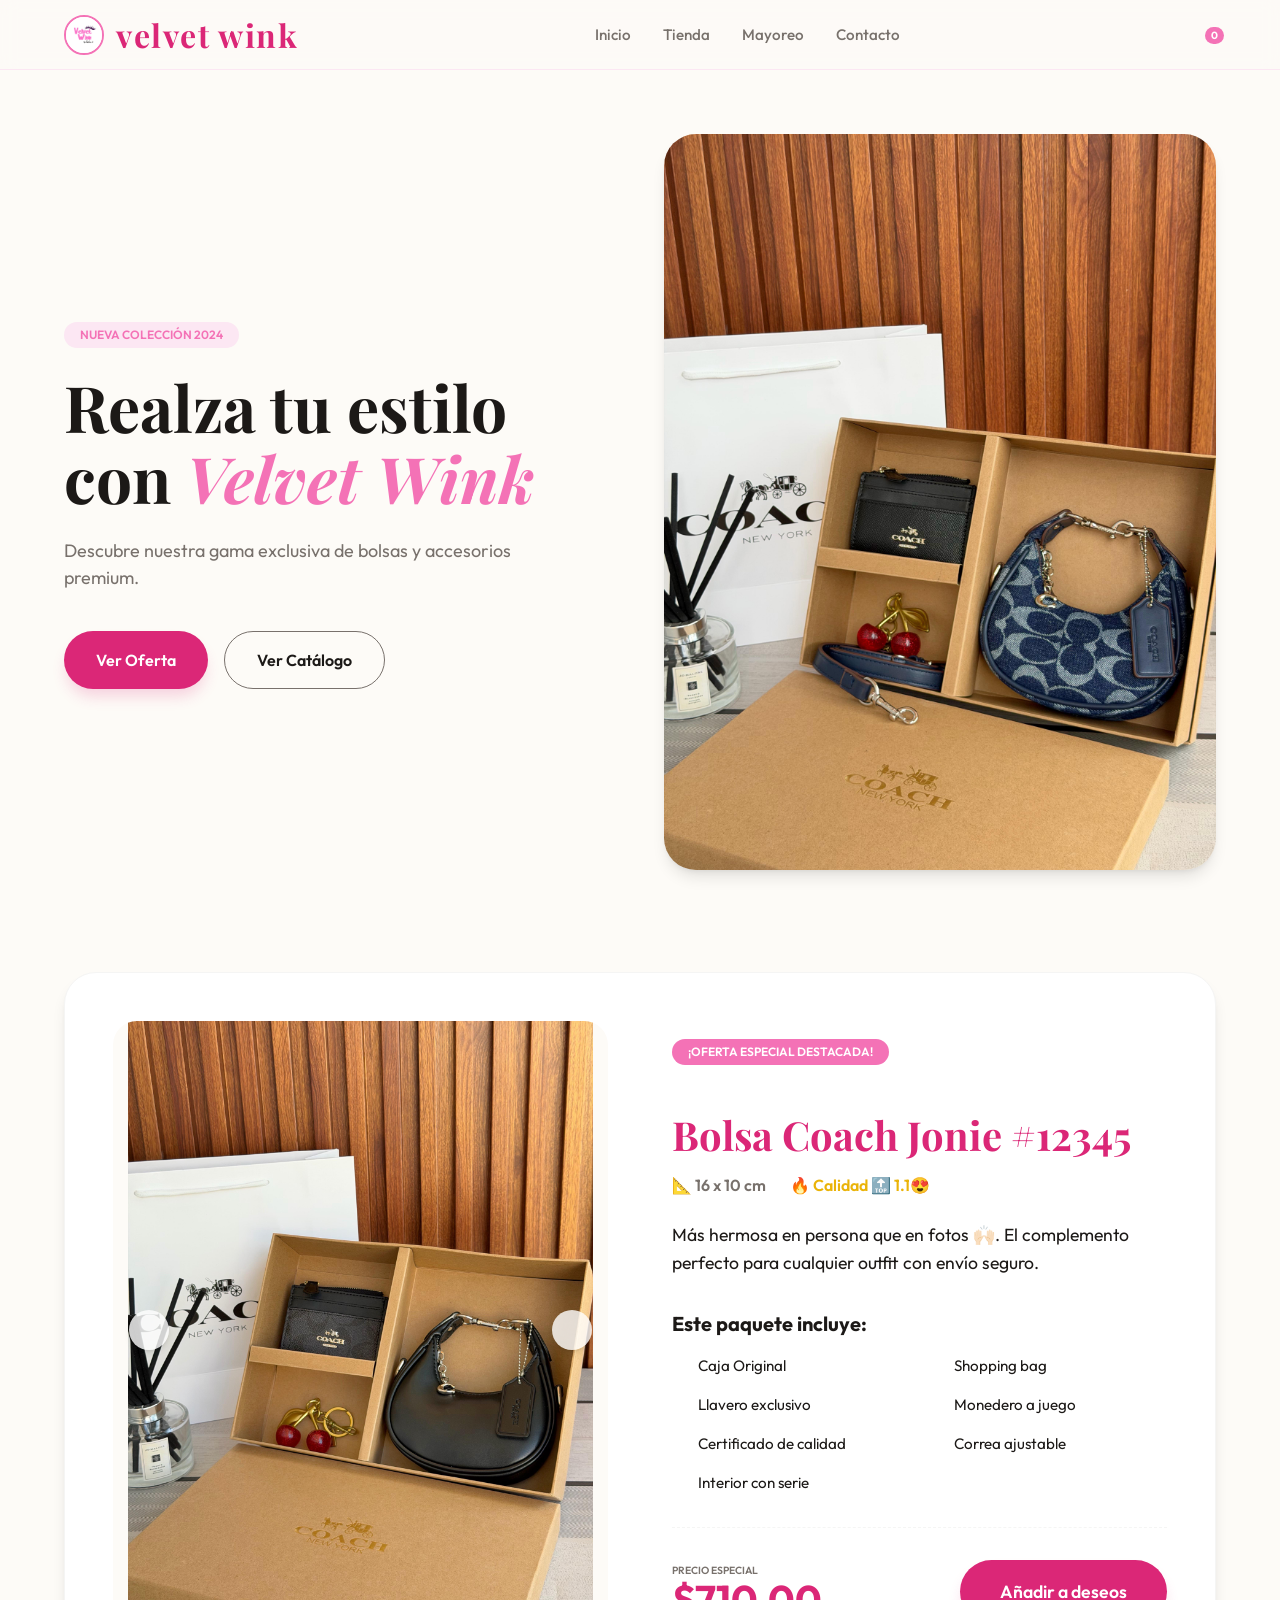
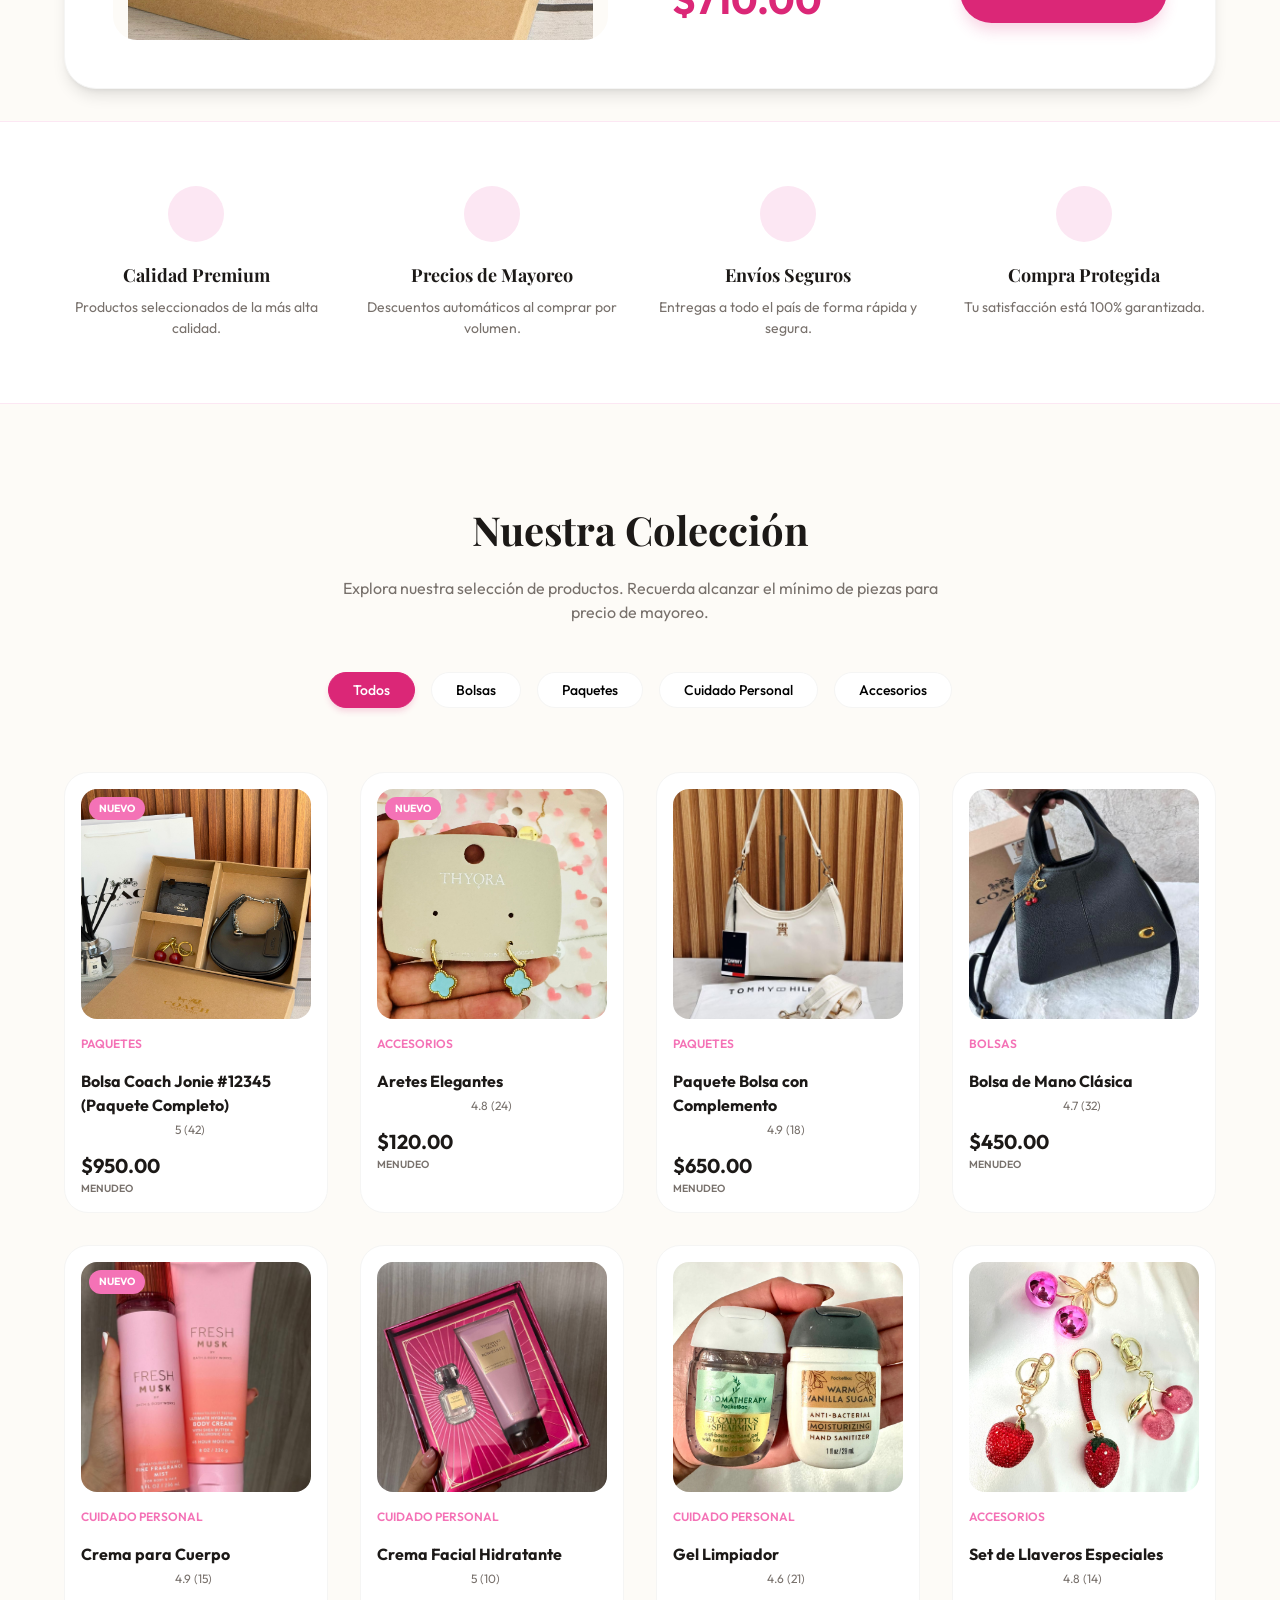
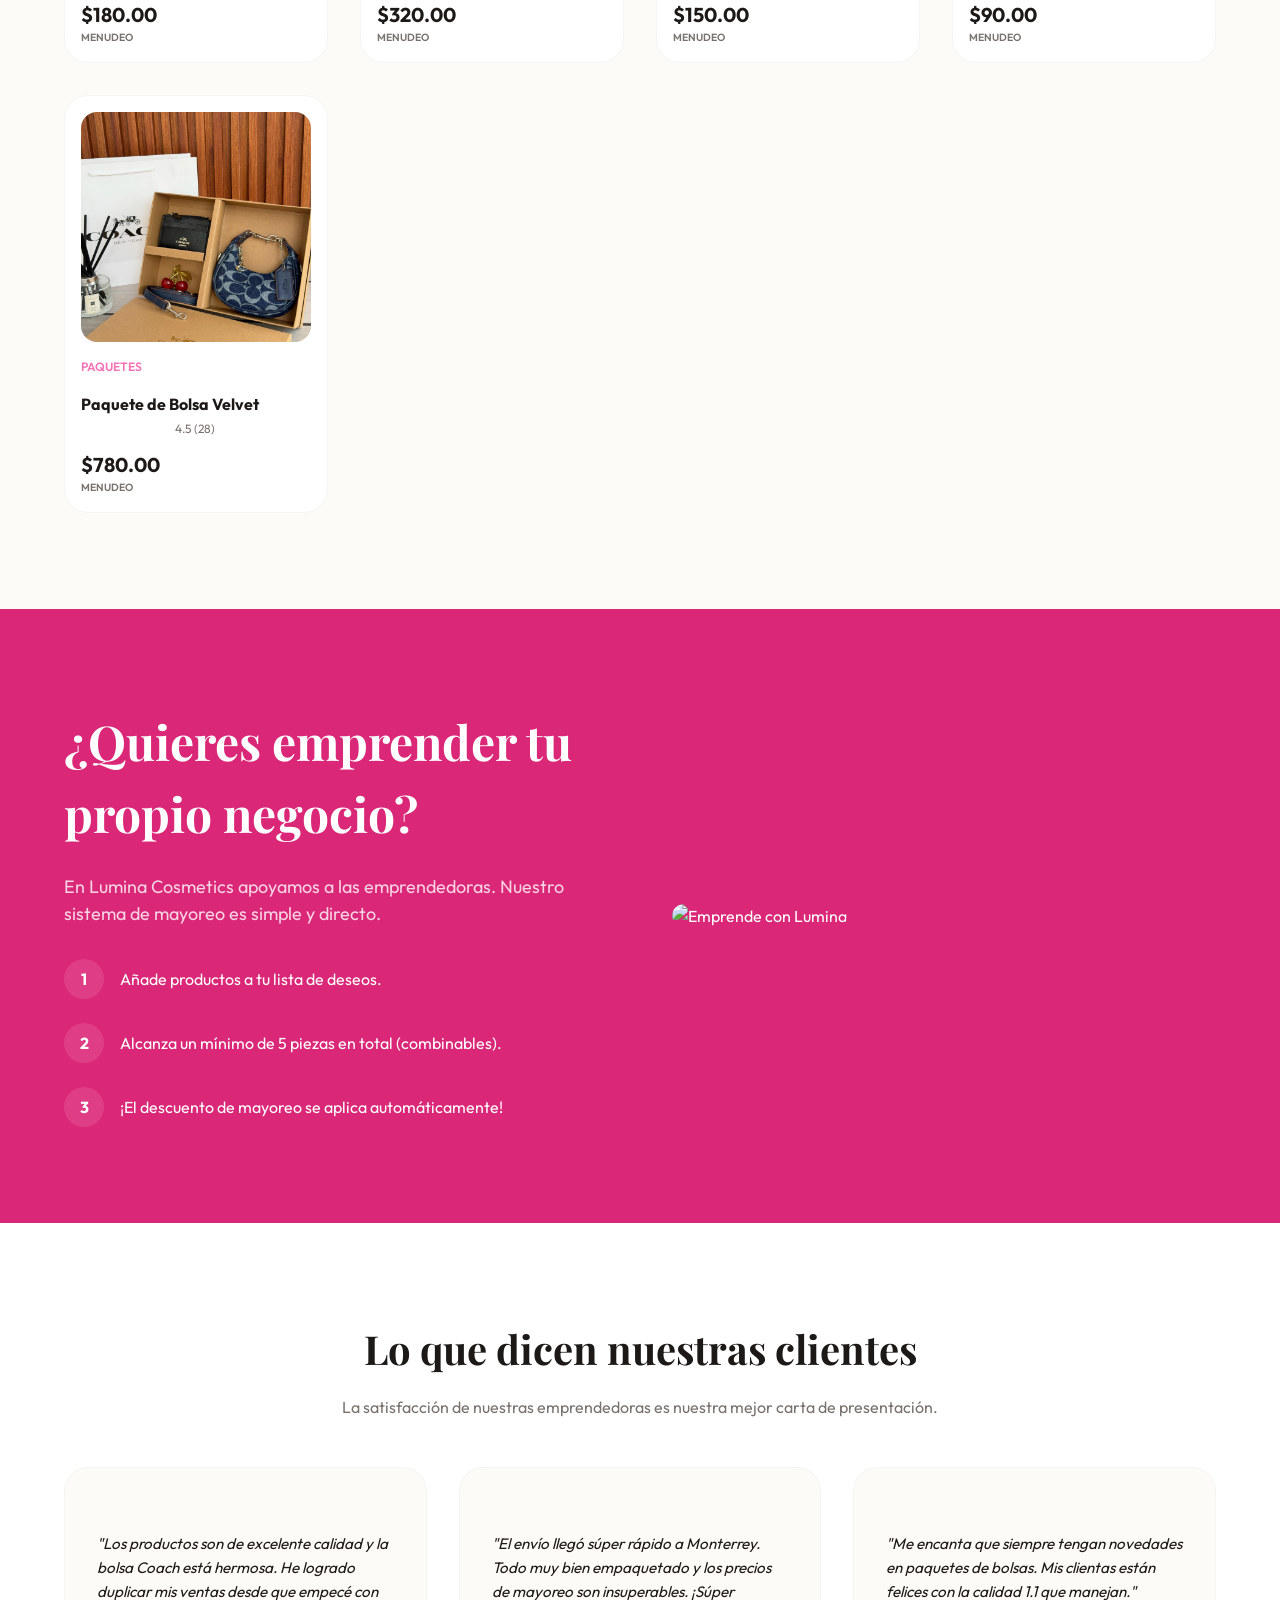
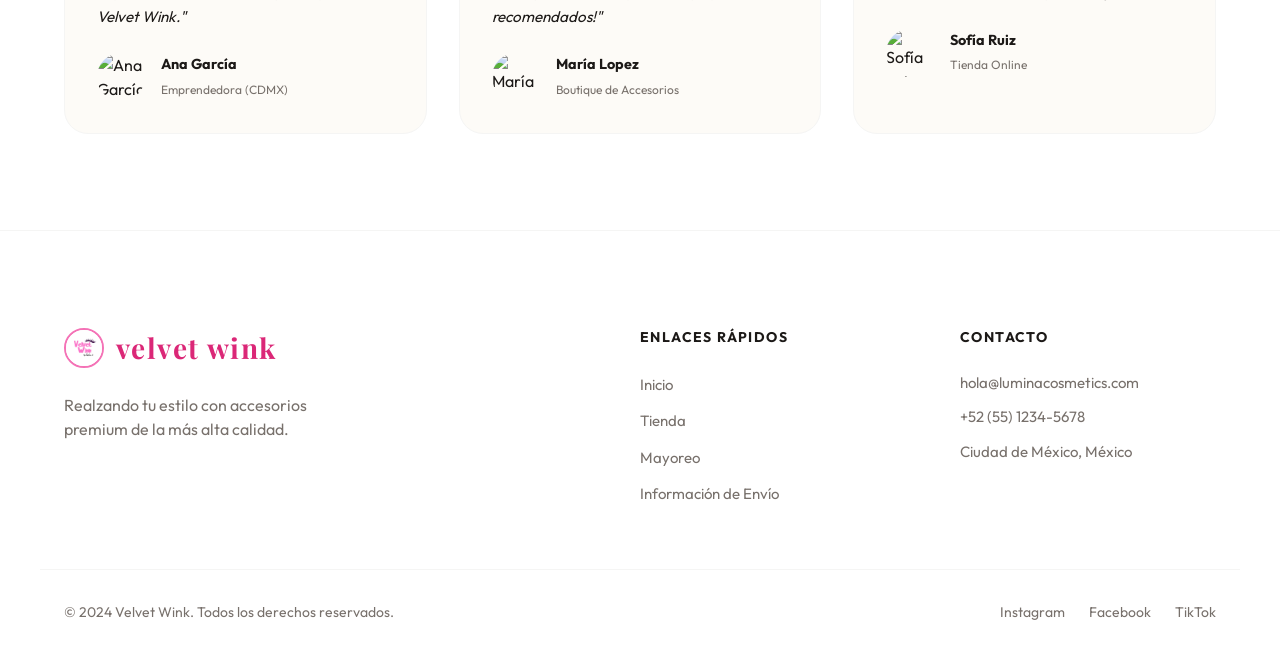
==== commit f8140c00: "Add files via upload" ====
--- a/index.html
+++ b/index.html
@@ -33,9 +33,9 @@
                 <button class="icon-btn search-btn">
                     <i data-lucide="search"></i>
                 </button>
-                <button class="icon-btn cart-btn" id="cartBtn">
-                    <i data-lucide="shopping-bag"></i>
-                    <span class="cart-count" id="cartCount">0</span>
+                <button class="icon-btn cart-btn" id="wishlistBtn">
+                    <i data-lucide="heart"></i>
+                    <span class="cart-count" id="wishlistCount">0</span>
                 </button>
             </div>
         </div>
@@ -122,8 +122,8 @@
                                 <span class="price-label">Precio Especial</span>
                                 <span class="price-new">$710.00</span>
                             </div>
-                            <button class="btn btn-primary offer-add-btn" onclick="addToCart('p-coach')">
-                                <i data-lucide="shopping-bag"></i> Agregar a mi pedido
+                            <button class="btn btn-primary offer-add-btn" onclick="addToWishlist('p-coach')">
+                                <i data-lucide="heart"></i> Añadir a deseos
                             </button>
                         </div>
                     </div>
@@ -188,9 +188,9 @@
                     <h2 class="serif-font">¿Quieres emprender tu propio negocio?</h2>
                     <p>En Lumina Cosmetics apoyamos a las emprendedoras. Nuestro sistema de mayoreo es simple y directo.</p>
                     <ul class="steps">
-                        <li><span class="step-num">1</span> Agrega los productos a tu carrito.</li>
-                        <li><span class="step-num">2</span> Alcanza el mínimo de piezas indicado.</li>
-                        <li><span class="step-num">3</span> ¡El descuento se aplica automáticamente!</li>
+                        <li><span class="step-num">1</span> Añade productos a tu lista de deseos.</li>
+                        <li><span class="step-num">2</span> Alcanza un mínimo de 5 piezas en total (combinables).</li>
+                        <li><span class="step-num">3</span> ¡El descuento de mayoreo se aplica automáticamente!</li>
                     </ul>
                 </div>
                 <div class="wholesale-image">
@@ -284,22 +284,22 @@
         </div>
     </footer>
 
-    <!-- Cart Drawer -->
-    <div class="cart-overlay" id="cartOverlay"></div>
-    <div class="cart-drawer" id="cartDrawer">
+    <!-- Wishlist Drawer -->
+    <div class="cart-overlay" id="wishlistOverlay"></div>
+    <div class="cart-drawer" id="wishlistDrawer">
         <div class="cart-header">
-            <h3><i data-lucide="shopping-bag"></i> Tu Carrito</h3>
-            <button class="close-btn" id="closeCart"><i data-lucide="x"></i></button>
-        </div>
-        <div class="cart-items" id="cartItemsContainer">
-            <!-- Cart items will be injected by script.js -->
-        </div>
-        <div class="cart-footer" id="cartFooter">
+            <h3><i data-lucide="heart"></i> Mi Lista de Deseos</h3>
+            <button class="close-btn" id="closeWishlist"><i data-lucide="x"></i></button>
+        </div>
+        <div class="cart-items" id="wishlistItemsContainer">
+            <!-- Wishlist items will be injected by script.js -->
+        </div>
+        <div class="cart-footer" id="wishlistFooter">
             <div class="cart-subtotal">
                 <span>Subtotal</span>
-                <span id="cartTotal">$0.00</span>
-            </div>
-            <button class="btn btn-primary btn-block">Proceder al pago</button>
+                <span id="wishlistTotal">$0.00</span>
+            </div>
+            <button class="btn btn-primary btn-block" onclick="sendToWhatsApp()"><i data-lucide="message-circle" style="margin-right:8px; width:20px; vertical-align:middle;"></i> Solicitar cotización por WhatsApp</button>
             <p class="shipping-info-text">¿Dudas sobre el envío? <button id="footerShippingBtn">Ver información</button></p>
         </div>
     </div>
--- a/style.css
+++ b/style.css
@@ -905,6 +905,50 @@
 .status-active { color: var(--primary); font-weight: 600; }
 .status-pending { color: var(--text-muted); }
 
+/* Heart icon states */
+.heart-btn {
+    position: absolute;
+    top: 0.75rem;
+    right: 0.75rem;
+    z-index: 10;
+    background: rgba(255,255,255,0.9);
+    border-radius: 50%;
+    width: 36px;
+    height: 36px;
+    display: flex;
+    align-items: center;
+    justify-content: center;
+    transition: all 0.3s;
+    box-shadow: var(--shadow);
+}
+
+.heart-btn:hover {
+    transform: scale(1.1);
+    background: var(--white);
+}
+
+.heart-btn i {
+    color: var(--text-muted);
+    width: 18px;
+    height: 18px;
+    transition: all 0.3s;
+}
+
+.heart-btn.active i {
+    color: #e11d48;
+    fill: #e11d48;
+}
+
+@keyframes heartPop {
+    0%   { transform: scale(1); }
+    50%  { transform: scale(1.35); }
+    100% { transform: scale(1); }
+}
+
+.heart-btn.pop {
+    animation: heartPop 0.3s ease;
+}
+
 .cart-item-controls {
     display: flex;
     justify-content: space-between;
@@ -1051,6 +1095,16 @@
     display: block;
 }
 
+.wholesale-table-container .wholesale-note {
+    font-size: 0.68rem;
+    color: var(--primary);
+    font-weight: 600;
+    margin-bottom: 0.4rem;
+    display: flex;
+    align-items: center;
+    gap: 0.3rem;
+}
+
 .w-table {
     width: 100%;
     font-size: 0.75rem;
@@ -1148,6 +1202,12 @@
     .footer-content { grid-template-columns: 1fr 1fr; }
     .footer-brand { grid-column: span 2; }
     .testimonials-grid { grid-template-columns: repeat(2, 1fr); }
+    
+    .offer-container {
+        grid-template-columns: 1fr;
+        gap: 3rem;
+        padding: 2.5rem;
+    }
 }
 
 @media (max-width: 768px) {
@@ -1162,4 +1222,24 @@
     .footer-content { grid-template-columns: 1fr; gap: 2rem; }
     .footer-brand { grid-column: span 1; }
     .testimonials-grid { grid-template-columns: 1fr; }
-}
+    
+    .offer-container {
+        padding: 1.5rem;
+        gap: 2rem;
+    }
+    .offer-details h2 { font-size: 2rem; }
+    .offer-carousel {
+        aspect-ratio: 1; /* Make it square on mobile to prevent excessive height */
+    }
+    .offer-includes ul {
+        grid-template-columns: 1fr;
+    }
+    .offer-price-action {
+        flex-direction: column;
+        align-items: stretch;
+        gap: 1.5rem;
+    }
+    .offer-add-btn {
+        width: 100%;
+    }
+}
